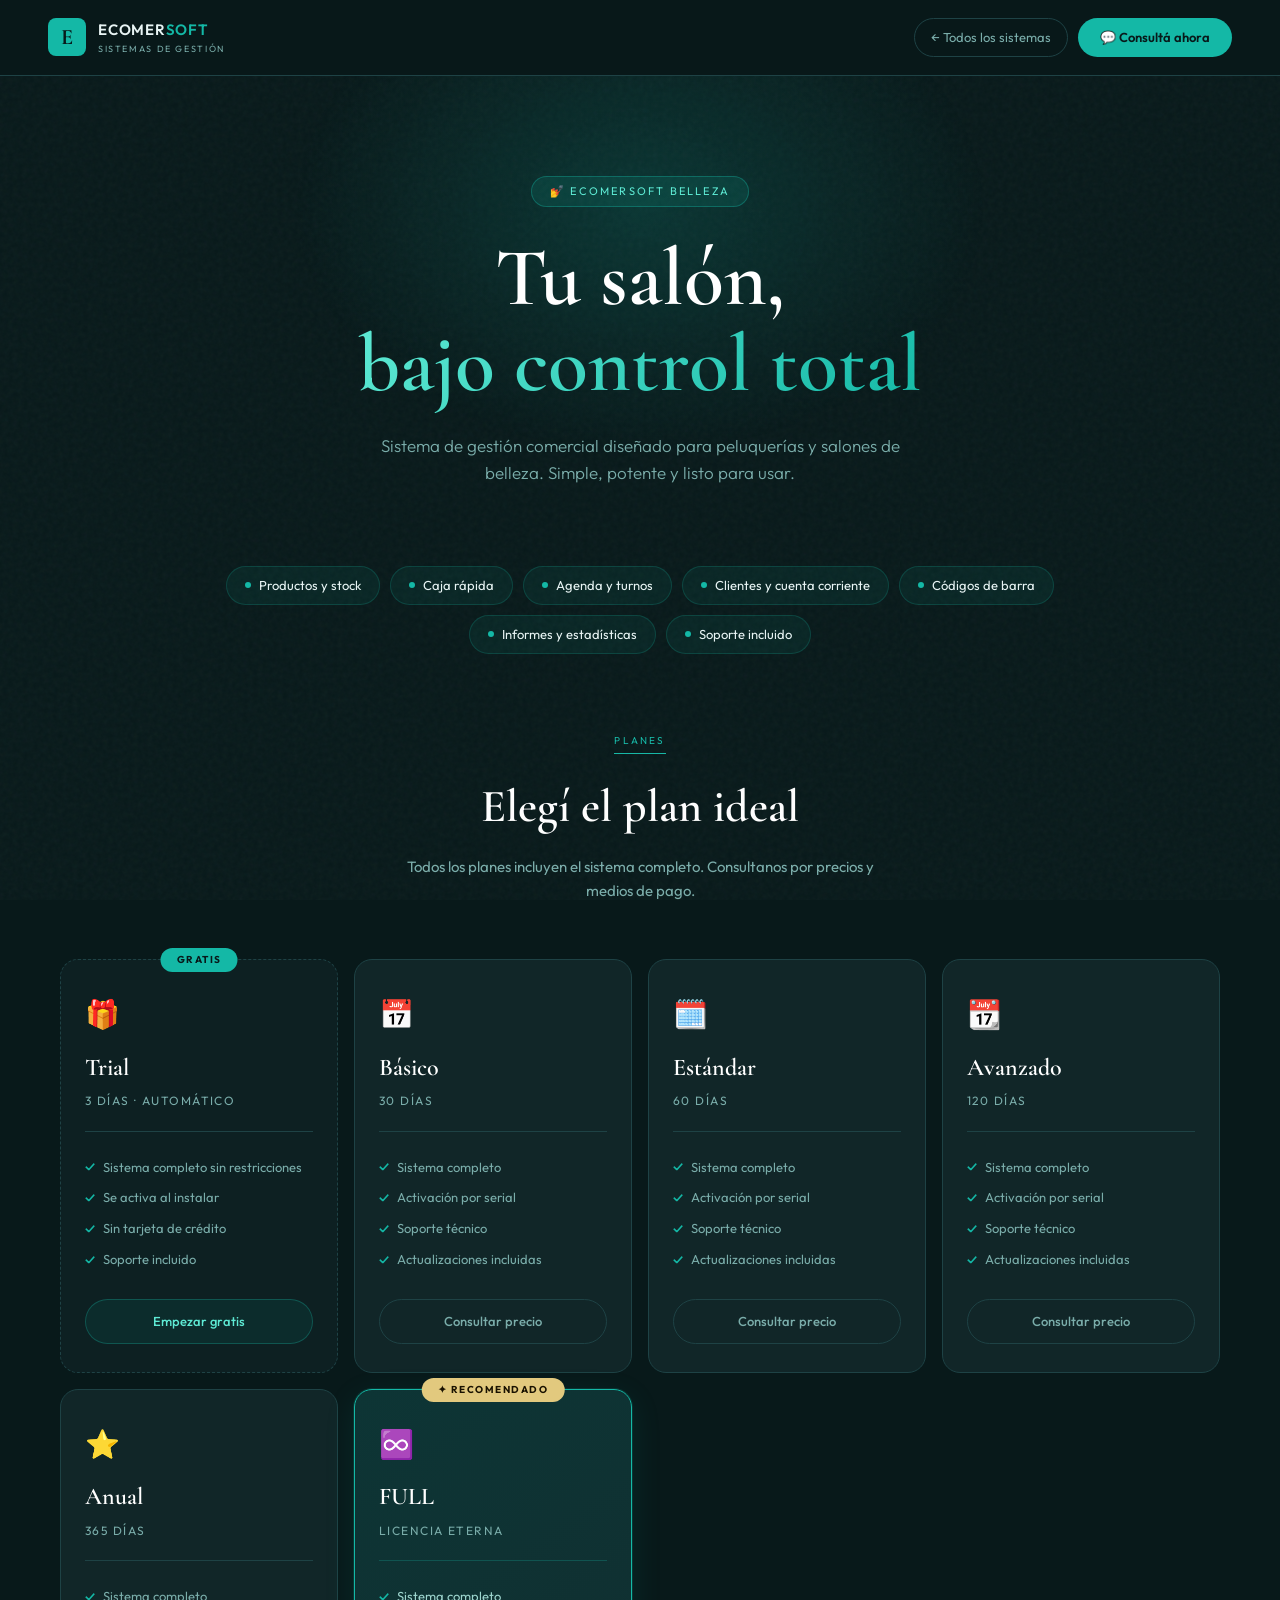
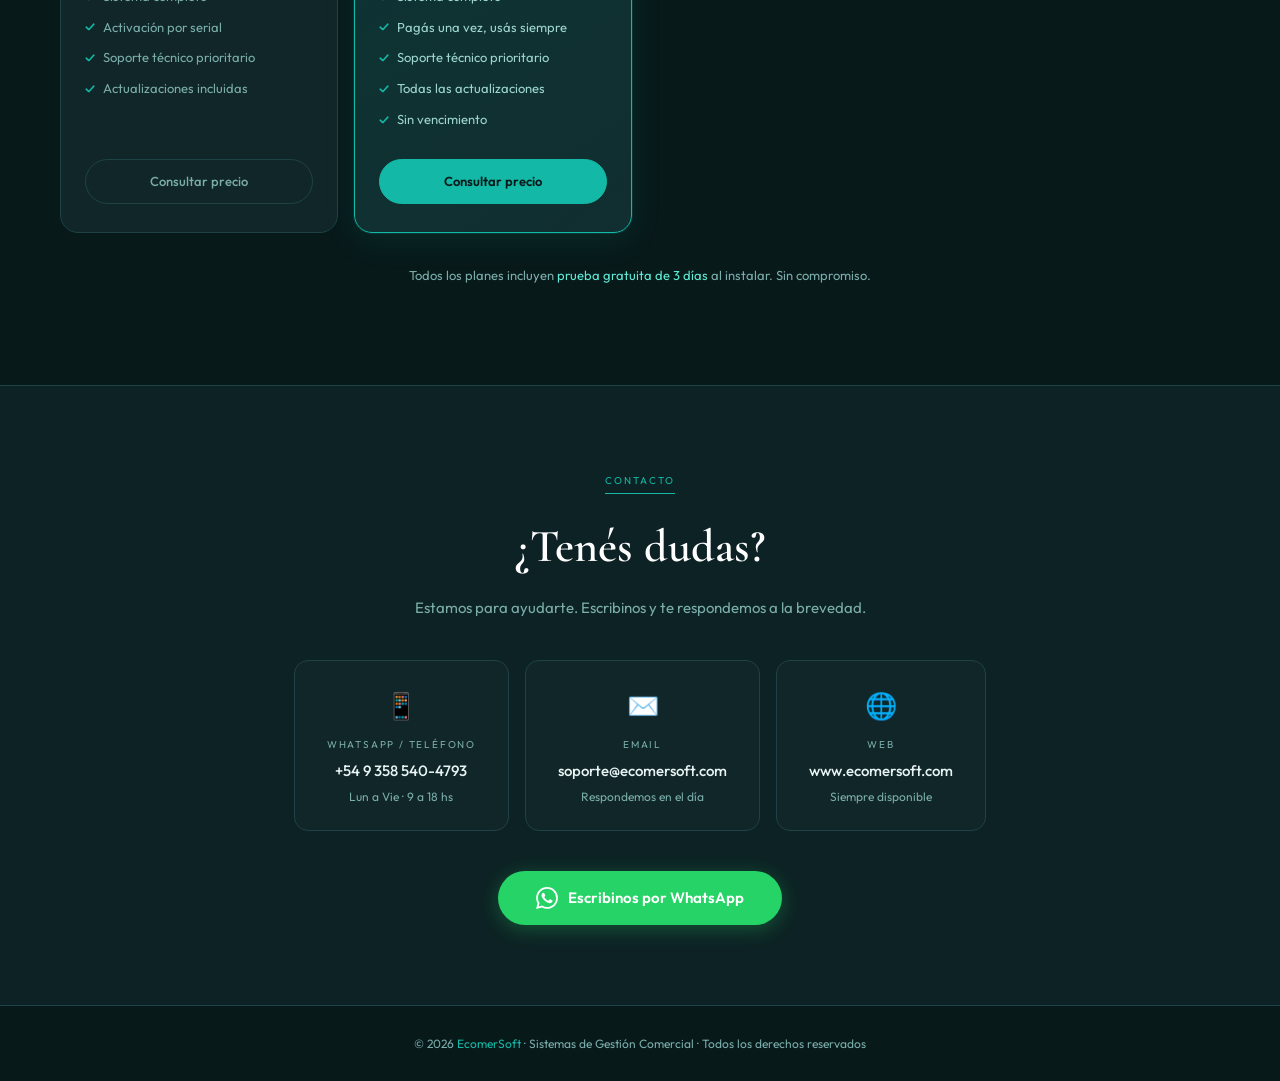
==== belleza.html @ c856680e "Add files via upload" ====
<!DOCTYPE html>
<html lang="es">
<head>
  <meta charset="UTF-8" />
  <meta name="viewport" content="width=device-width, initial-scale=1.0" />
  <title>EcomerSoft Belleza · Sistema para Salones</title>
  <link href="https://fonts.googleapis.com/css2?family=Cormorant+Garamond:wght@400;600;700&family=Outfit:wght@300;400;500;600&display=swap" rel="stylesheet" />
  <link rel="stylesheet" href="style.css" />
</head>
<body>

  <nav>
    <a href="index.html" class="nav-logo">
      <div class="logo-box">E</div>
      <div class="logo-text">
        <div class="top">ECOMER<span>SOFT</span></div>
        <div class="sub">Sistemas de gestión</div>
      </div>
    </a>
    <div class="nav-right">
      <a href="index.html" class="nav-back">← Todos los sistemas</a>
      <a href="https://wa.me/5493585404793" target="_blank" class="cta-nav">💬 Consultá ahora</a>
    </div>
  </nav>

  <section class="hero">
    <div class="hero-glow"></div>
    <div class="hero-badge">💅 EcomerSoft Belleza</div>
    <h1>Tu salón,<br><em>bajo control total</em></h1>
    <p>Sistema de gestión comercial diseñado para peluquerías y salones de belleza. Simple, potente y listo para usar.</p>
  </section>

  <div class="features-strip">
    <div class="feat-pill"><span class="dot"></span> Productos y stock</div>
    <div class="feat-pill"><span class="dot"></span> Caja rápida</div>
    <div class="feat-pill"><span class="dot"></span> Agenda y turnos</div>
    <div class="feat-pill"><span class="dot"></span> Clientes y cuenta corriente</div>
    <div class="feat-pill"><span class="dot"></span> Códigos de barra</div>
    <div class="feat-pill"><span class="dot"></span> Informes y estadísticas</div>
    <div class="feat-pill"><span class="dot"></span> Soporte incluido</div>
  </div>

  <section class="plans-section">
    <div class="section-label"><span>Planes</span></div>
    <h2 class="section-title">Elegí el plan ideal</h2>
    <p class="section-sub">Todos los planes incluyen el sistema completo. Consultanos por precios y medios de pago.</p>

    <div class="plans-grid">

      <div class="plan-card trial">
        <div class="plan-badge free">Gratis</div>
        <div class="plan-icon">🎁</div>
        <div class="plan-name">Trial</div>
        <div class="plan-duration">3 días · Automático</div>
        <div class="plan-divider"></div>
        <ul class="plan-features">
          <li>Sistema completo sin restricciones</li>
          <li>Se activa al instalar</li>
          <li>Sin tarjeta de crédito</li>
          <li>Soporte incluido</li>
        </ul>
        <a href="https://wa.me/5493585404793?text=Hola!%20Quiero%20probar%20EcomerSoft%20Belleza" target="_blank" class="plan-cta">Empezar gratis</a>
      </div>

      <div class="plan-card">
        <div class="plan-icon">📅</div>
        <div class="plan-name">Básico</div>
        <div class="plan-duration">30 días</div>
        <div class="plan-divider"></div>
        <ul class="plan-features">
          <li>Sistema completo</li>
          <li>Activación por serial</li>
          <li>Soporte técnico</li>
          <li>Actualizaciones incluidas</li>
        </ul>
        <a href="https://wa.me/5493585404793?text=Hola!%20Me%20interesa%20EcomerSoft%20Belleza%20plan%2030%20d%C3%ADas" target="_blank" class="plan-cta">Consultar precio</a>
      </div>

      <div class="plan-card">
        <div class="plan-icon">🗓️</div>
        <div class="plan-name">Estándar</div>
        <div class="plan-duration">60 días</div>
        <div class="plan-divider"></div>
        <ul class="plan-features">
          <li>Sistema completo</li>
          <li>Activación por serial</li>
          <li>Soporte técnico</li>
          <li>Actualizaciones incluidas</li>
        </ul>
        <a href="https://wa.me/5493585404793?text=Hola!%20Me%20interesa%20EcomerSoft%20Belleza%20plan%2060%20d%C3%ADas" target="_blank" class="plan-cta">Consultar precio</a>
      </div>

      <div class="plan-card">
        <div class="plan-icon">📆</div>
        <div class="plan-name">Avanzado</div>
        <div class="plan-duration">120 días</div>
        <div class="plan-divider"></div>
        <ul class="plan-features">
          <li>Sistema completo</li>
          <li>Activación por serial</li>
          <li>Soporte técnico</li>
          <li>Actualizaciones incluidas</li>
        </ul>
        <a href="https://wa.me/5493585404793?text=Hola!%20Me%20interesa%20EcomerSoft%20Belleza%20plan%20120%20d%C3%ADas" target="_blank" class="plan-cta">Consultar precio</a>
      </div>

      <div class="plan-card">
        <div class="plan-icon">⭐</div>
        <div class="plan-name">Anual</div>
        <div class="plan-duration">365 días</div>
        <div class="plan-divider"></div>
        <ul class="plan-features">
          <li>Sistema completo</li>
          <li>Activación por serial</li>
          <li>Soporte técnico prioritario</li>
          <li>Actualizaciones incluidas</li>
        </ul>
        <a href="https://wa.me/5493585404793?text=Hola!%20Me%20interesa%20EcomerSoft%20Belleza%20plan%20Anual" target="_blank" class="plan-cta">Consultar precio</a>
      </div>

      <div class="plan-card full">
        <div class="plan-badge">✦ Recomendado</div>
        <div class="plan-icon">♾️</div>
        <div class="plan-name">FULL</div>
        <div class="plan-duration">Licencia eterna</div>
        <div class="plan-divider"></div>
        <ul class="plan-features">
          <li>Sistema completo</li>
          <li>Pagás una vez, usás siempre</li>
          <li>Soporte técnico prioritario</li>
          <li>Todas las actualizaciones</li>
          <li>Sin vencimiento</li>
        </ul>
        <a href="https://wa.me/5493585404793?text=Hola!%20Me%20interesa%20la%20licencia%20FULL%20de%20EcomerSoft%20Belleza" target="_blank" class="plan-cta">Consultar precio</a>
      </div>

    </div>
    <p class="plans-note">Todos los planes incluyen <span>prueba gratuita de 3 días</span> al instalar. Sin compromiso.</p>
  </section>

  <section class="contact-section">
    <div class="section-label"><span>Contacto</span></div>
    <h2 class="section-title">¿Tenés dudas?</h2>
    <p class="section-sub" style="margin-bottom:40px;">Estamos para ayudarte. Escribinos y te respondemos a la brevedad.</p>
    <div class="contact-cards">
      <div class="contact-card">
        <div class="icon">📱</div>
        <div class="label">WhatsApp / Teléfono</div>
        <div class="value">+54 9 358 540-4793</div>
        <div class="hours">Lun a Vie · 9 a 18 hs</div>
      </div>
      <div class="contact-card">
        <div class="icon">✉️</div>
        <div class="label">Email</div>
        <div class="value">soporte@ecomersoft.com</div>
        <div class="hours">Respondemos en el día</div>
      </div>
      <div class="contact-card">
        <div class="icon">🌐</div>
        <div class="label">Web</div>
        <div class="value">www.ecomersoft.com</div>
        <div class="hours">Siempre disponible</div>
      </div>
    </div>
    <a href="https://wa.me/5493585404793?text=Hola!%20Quiero%20saber%20m%C3%A1s%20sobre%20EcomerSoft%20Belleza" target="_blank" class="btn-wa">
      <svg viewBox="0 0 24 24"><path d="M17.472 14.382c-.297-.149-1.758-.867-2.03-.967-.273-.099-.471-.148-.67.15-.197.297-.767.966-.94 1.164-.173.199-.347.223-.644.075-.297-.15-1.255-.463-2.39-1.475-.883-.788-1.48-1.761-1.653-2.059-.173-.297-.018-.458.13-.606.134-.133.298-.347.446-.52.149-.174.198-.298.298-.497.099-.198.05-.371-.025-.52-.075-.149-.669-1.612-.916-2.207-.242-.579-.487-.5-.669-.51-.173-.008-.371-.01-.57-.01-.198 0-.52.074-.792.372-.272.297-1.04 1.016-1.04 2.479 0 1.462 1.065 2.875 1.213 3.074.149.198 2.096 3.2 5.077 4.487.709.306 1.262.489 1.694.625.712.227 1.36.195 1.871.118.571-.085 1.758-.719 2.006-1.413.248-.694.248-1.289.173-1.413-.074-.124-.272-.198-.57-.347m-5.421 7.403h-.004a9.87 9.87 0 01-5.031-1.378l-.361-.214-3.741.982.998-3.648-.235-.374a9.86 9.86 0 01-1.51-5.26c.001-5.45 4.436-9.884 9.888-9.884 2.64 0 5.122 1.03 6.988 2.898a9.825 9.825 0 012.893 6.994c-.003 5.45-4.437 9.884-9.885 9.884m8.413-18.297A11.815 11.815 0 0012.05 0C5.495 0 .16 5.335.157 11.892c0 2.096.547 4.142 1.588 5.945L.057 24l6.305-1.654a11.882 11.882 0 005.683 1.448h.005c6.554 0 11.89-5.335 11.893-11.893a11.821 11.821 0 00-3.48-8.413z"/></svg>
      Escribinos por WhatsApp
    </a>
  </section>

  <footer>
    © 2026 <span>EcomerSoft</span> · Sistemas de Gestión Comercial · Todos los derechos reservados
  </footer>

</body>
</html>
---- style.css ----
:root {
  --bg:         #08191a;
  --bg2:        #0d2224;
  --card:       #112628;
  --border:     #1e4245;
  --primary:    #14B8A6;
  --primary-lt: #5EEAD4;
  --primary-dk: #0d8a7a;
  --gold:       #e2c97e;
  --text:       #e8f4f4;
  --muted:      #7aadaa;
  --white:      #ffffff;
}

*, *::before, *::after { box-sizing: border-box; margin: 0; padding: 0; }
html { scroll-behavior: smooth; }

body {
  background: var(--bg);
  color: var(--text);
  font-family: 'Outfit', sans-serif;
  font-weight: 400;
  line-height: 1.6;
  overflow-x: hidden;
}

body::before {
  content: '';
  position: fixed; inset: 0;
  background-image: url("data:image/svg+xml,%3Csvg viewBox='0 0 200 200' xmlns='http://www.w3.org/2000/svg'%3E%3Cfilter id='n'%3E%3CfeTurbulence type='fractalNoise' baseFrequency='0.9' numOctaves='4' stitchTiles='stitch'/%3E%3C/filter%3E%3Crect width='100%25' height='100%25' filter='url(%23n)' opacity='0.04'/%3E%3C/svg%3E");
  pointer-events: none;
  z-index: 0;
}

/* ── NAV ── */
nav {
  position: sticky; top: 0; z-index: 100;
  display: flex; align-items: center; justify-content: space-between;
  padding: 18px 48px;
  background: rgba(8,25,26,.88);
  backdrop-filter: blur(14px);
  border-bottom: 1px solid var(--border);
}

.nav-logo {
  display: flex; align-items: center; gap: 12px;
  text-decoration: none;
}
.logo-box {
  width: 38px; height: 38px;
  background: var(--primary); border-radius: 8px;
  display: flex; align-items: center; justify-content: center;
  font-family: 'Cormorant Garamond', serif;
  font-weight: 700; font-size: 22px; color: var(--bg);
}
.logo-text .top {
  font-family: 'Outfit', sans-serif;
  font-weight: 600; font-size: 15px;
  letter-spacing: .05em; color: var(--text);
}
.logo-text .top span { color: var(--primary); }
.logo-text .sub {
  font-size: 9px; letter-spacing: .18em;
  text-transform: uppercase; color: var(--muted);
}

.nav-right {
  display: flex; align-items: center; gap: 10px;
}
.nav-back {
  color: var(--muted); font-size: 13px;
  text-decoration: none; padding: 8px 16px;
  border: 1px solid var(--border); border-radius: 50px;
  transition: color .2s, border-color .2s;
}
.nav-back:hover { color: var(--primary-lt); border-color: var(--primary); }

.cta-nav {
  display: flex; align-items: center; gap: 8px;
  background: var(--primary); color: var(--bg);
  padding: 9px 22px; border-radius: 50px;
  font-weight: 600; font-size: 13px;
  text-decoration: none;
  transition: background .2s, transform .15s;
}
.cta-nav:hover { background: var(--primary-lt); transform: translateY(-1px); }

/* ── HERO ── */
.hero {
  position: relative; text-align: center;
  padding: 100px 24px 80px; overflow: hidden;
}
.hero-glow {
  position: absolute; top: -120px; left: 50%; transform: translateX(-50%);
  width: 700px; height: 500px;
  background: radial-gradient(ellipse, rgba(20,184,166,.18) 0%, transparent 70%);
  pointer-events: none;
}
.hero-badge {
  display: inline-block;
  background: rgba(20,184,166,.12);
  border: 1px solid rgba(20,184,166,.35);
  color: var(--primary-lt);
  font-size: 11px; letter-spacing: .2em; text-transform: uppercase;
  padding: 6px 18px; border-radius: 50px;
  margin-bottom: 28px;
  animation: fadeUp .7s ease both;
}
.hero h1 {
  font-family: 'Cormorant Garamond', serif;
  font-size: clamp(42px, 7vw, 82px);
  font-weight: 600; line-height: 1.05;
  color: var(--white);
  animation: fadeUp .7s .1s ease both;
}
.hero h1 em {
  font-style: normal;
  background: linear-gradient(135deg, var(--primary-lt), var(--primary));
  -webkit-background-clip: text;
  -webkit-text-fill-color: transparent;
  background-clip: text;
}
.hero p {
  max-width: 520px; margin: 24px auto 0;
  font-size: 17px; color: var(--muted); font-weight: 300;
  animation: fadeUp .7s .2s ease both;
}

/* ── SECTION COMMON ── */
.section-label { text-align: center; padding: 0 24px; margin-bottom: 16px; }
.section-label span {
  display: inline-block; font-size: 10px;
  letter-spacing: .22em; text-transform: uppercase;
  color: var(--primary); border-bottom: 1px solid var(--primary); padding-bottom: 4px;
}
.section-title {
  text-align: center;
  font-family: 'Cormorant Garamond', serif;
  font-size: clamp(30px, 4vw, 46px);
  font-weight: 600; color: var(--white); margin-bottom: 12px;
}
.section-sub {
  text-align: center; color: var(--muted);
  font-size: 15px; max-width: 480px;
  margin: 0 auto 56px;
}

/* ── FEATURES STRIP ── */
.features-strip {
  display: flex; flex-wrap: wrap;
  justify-content: center; gap: 10px;
  padding: 0 24px 72px;
  max-width: 900px; margin: 0 auto;
  animation: fadeUp .7s .3s ease both;
}
.feat-pill {
  display: flex; align-items: center; gap: 8px;
  background: rgba(20,184,166,.08);
  border: 1px solid rgba(20,184,166,.2);
  color: var(--text); padding: 8px 18px;
  border-radius: 50px; font-size: 13px;
}
.feat-pill .dot {
  width: 6px; height: 6px;
  border-radius: 50%; background: var(--primary); flex-shrink: 0;
}

/* ── PLANS ── */
.plans-section { padding: 0 24px 100px; }
.plans-grid {
  display: grid;
  grid-template-columns: repeat(auto-fit, minmax(220px, 1fr));
  gap: 16px; max-width: 1160px; margin: 0 auto;
}
.plan-card {
  position: relative;
  background: var(--card); border: 1px solid var(--border);
  border-radius: 18px; padding: 32px 24px 28px;
  display: flex; flex-direction: column;
  transition: transform .25s, border-color .25s, box-shadow .25s;
  animation: fadeUp .6s ease both;
}
.plan-card:hover {
  transform: translateY(-5px);
  border-color: var(--primary);
  box-shadow: 0 12px 40px rgba(20,184,166,.12);
}
.plan-card.trial { border-style: dashed; border-color: #1e4245; background: rgba(17,38,40,.6); }
.plan-card.trial:hover { border-color: var(--primary); border-style: solid; }
.plan-card.full {
  background: linear-gradient(145deg, #0d3535, #112e30);
  border: 1px solid var(--primary);
  box-shadow: 0 0 0 1px rgba(20,184,166,.15), 0 8px 32px rgba(20,184,166,.1);
}
.plan-card.full:hover {
  transform: translateY(-6px);
  box-shadow: 0 0 0 1px rgba(94,234,212,.4), 0 16px 48px rgba(20,184,166,.2);
}
.plan-badge {
  position: absolute; top: -12px; left: 50%; transform: translateX(-50%);
  background: var(--gold); color: #1a1200;
  font-size: 10px; font-weight: 700; letter-spacing: .15em; text-transform: uppercase;
  padding: 4px 16px; border-radius: 50px; white-space: nowrap;
}
.plan-badge.free { background: var(--primary); color: var(--bg); }
.plan-icon { font-size: 28px; margin-bottom: 12px; }
.plan-name {
  font-family: 'Cormorant Garamond', serif;
  font-size: 24px; font-weight: 600; color: var(--white); margin-bottom: 4px;
}
.plan-duration {
  font-size: 12px; letter-spacing: .12em;
  text-transform: uppercase; color: var(--muted); margin-bottom: 20px;
}
.plan-divider { height: 1px; background: var(--border); margin-bottom: 20px; }
.plan-card.full .plan-divider { background: rgba(20,184,166,.25); }
.plan-features { list-style: none; flex: 1; margin-bottom: 24px; }
.plan-features li {
  font-size: 13px; color: var(--muted);
  padding: 5px 0; display: flex; align-items: center; gap: 8px;
}
.plan-features li::before { content: '✓'; color: var(--primary); font-weight: 700; font-size: 12px; flex-shrink: 0; }
.plan-card.full .plan-features li { color: #9dd5ce; }
.plan-cta {
  display: block; text-align: center;
  background: transparent; border: 1px solid var(--border);
  color: var(--muted); padding: 11px 20px; border-radius: 50px;
  font-size: 13px; font-weight: 500; text-decoration: none;
  transition: all .2s;
}
.plan-cta:hover { background: rgba(20,184,166,.1); border-color: var(--primary); color: var(--primary-lt); }
.plan-card.full .plan-cta { background: var(--primary); border-color: var(--primary); color: var(--bg); font-weight: 600; }
.plan-card.full .plan-cta:hover { background: var(--primary-lt); border-color: var(--primary-lt); }
.plan-card.trial .plan-cta { background: rgba(20,184,166,.08); border-color: rgba(20,184,166,.3); color: var(--primary-lt); }
.plan-card.trial .plan-cta:hover { background: rgba(20,184,166,.18); border-color: var(--primary); }
.plans-note { text-align: center; margin-top: 32px; font-size: 13px; color: var(--muted); }
.plans-note span { color: var(--primary-lt); }
.plan-card:nth-child(1) { animation-delay: .05s; }
.plan-card:nth-child(2) { animation-delay: .12s; }
.plan-card:nth-child(3) { animation-delay: .19s; }
.plan-card:nth-child(4) { animation-delay: .26s; }
.plan-card:nth-child(5) { animation-delay: .33s; }
.plan-card:nth-child(6) { animation-delay: .40s; }

/* ── CONTACT ── */
.contact-section {
  background: var(--bg2); border-top: 1px solid var(--border);
  padding: 80px 24px; text-align: center;
}
.contact-cards {
  display: flex; flex-wrap: wrap;
  justify-content: center; gap: 16px;
  max-width: 700px; margin: 0 auto 40px;
}
.contact-card {
  background: var(--card); border: 1px solid var(--border);
  border-radius: 14px; padding: 24px 32px; min-width: 200px;
  transition: border-color .2s;
}
.contact-card:hover { border-color: var(--primary); }
.contact-card .icon { font-size: 26px; margin-bottom: 10px; }
.contact-card .label { font-size: 10px; letter-spacing: .18em; text-transform: uppercase; color: var(--muted); margin-bottom: 6px; }
.contact-card .value { font-size: 15px; font-weight: 500; color: var(--text); }
.contact-card .hours { font-size: 12px; color: var(--muted); margin-top: 4px; }
.btn-wa {
  display: inline-flex; align-items: center; gap: 10px;
  background: #25D366; color: #fff;
  font-weight: 600; font-size: 15px;
  padding: 15px 38px; border-radius: 50px;
  text-decoration: none;
  box-shadow: 0 4px 20px rgba(37,211,102,.3);
  transition: transform .2s, box-shadow .2s;
}
.btn-wa:hover { transform: translateY(-2px); box-shadow: 0 8px 28px rgba(37,211,102,.4); }
.btn-wa svg { width: 22px; height: 22px; fill: currentColor; }

/* ── FOOTER ── */
footer {
  text-align: center; padding: 28px 24px;
  border-top: 1px solid var(--border);
  font-size: 12px; color: var(--muted);
}
footer span { color: var(--primary); }

/* ── SYSTEM CARDS (index) ── */
.systems-section { padding: 0 24px 100px; }
.systems-grid {
  display: grid;
  grid-template-columns: repeat(auto-fit, minmax(280px, 1fr));
  gap: 24px; max-width: 960px; margin: 0 auto;
}
.sys-card {
  background: var(--card); border: 1px solid var(--border);
  border-radius: 20px; padding: 40px 32px;
  text-decoration: none; color: inherit;
  display: flex; flex-direction: column;
  transition: transform .25s, border-color .25s, box-shadow .25s;
  animation: fadeUp .6s ease both;
}
.sys-card:hover {
  transform: translateY(-6px);
  border-color: var(--primary);
  box-shadow: 0 16px 48px rgba(20,184,166,.13);
}
.sys-card.coming {
  opacity: .55; cursor: default;
  border-style: dashed;
}
.sys-card.coming:hover { transform: none; border-color: var(--border); box-shadow: none; }
.sys-icon { font-size: 40px; margin-bottom: 18px; }
.sys-tag {
  font-size: 10px; letter-spacing: .2em; text-transform: uppercase;
  color: var(--primary); margin-bottom: 8px;
}
.sys-name {
  font-family: 'Cormorant Garamond', serif;
  font-size: 32px; font-weight: 600; color: var(--white); margin-bottom: 12px;
}
.sys-desc { font-size: 14px; color: var(--muted); flex: 1; margin-bottom: 28px; }
.sys-features { list-style: none; margin-bottom: 28px; }
.sys-features li {
  font-size: 13px; color: var(--muted);
  padding: 4px 0; display: flex; align-items: center; gap: 8px;
}
.sys-features li::before { content: '→'; color: var(--primary); font-size: 12px; }
.sys-link {
  display: flex; align-items: center; justify-content: space-between;
  color: var(--primary-lt); font-size: 13px; font-weight: 500;
}
.sys-link span { font-size: 18px; transition: transform .2s; }
.sys-card:not(.coming):hover .sys-link span { transform: translateX(4px); }
.sys-card:nth-child(1) { animation-delay: .08s; }
.sys-card:nth-child(2) { animation-delay: .18s; }
.sys-card:nth-child(3) { animation-delay: .28s; }

/* ── ANIMATIONS ── */
@keyframes fadeUp {
  from { opacity: 0; transform: translateY(22px); }
  to   { opacity: 1; transform: translateY(0); }
}

/* ── RESPONSIVE ── */
@media (max-width: 640px) {
  nav { padding: 14px 20px; }
  .hero { padding: 72px 20px 60px; }
  .plans-grid { grid-template-columns: 1fr 1fr; }
  .systems-grid { grid-template-columns: 1fr; }
}
@media (max-width: 440px) {
  .plans-grid { grid-template-columns: 1fr; }
}
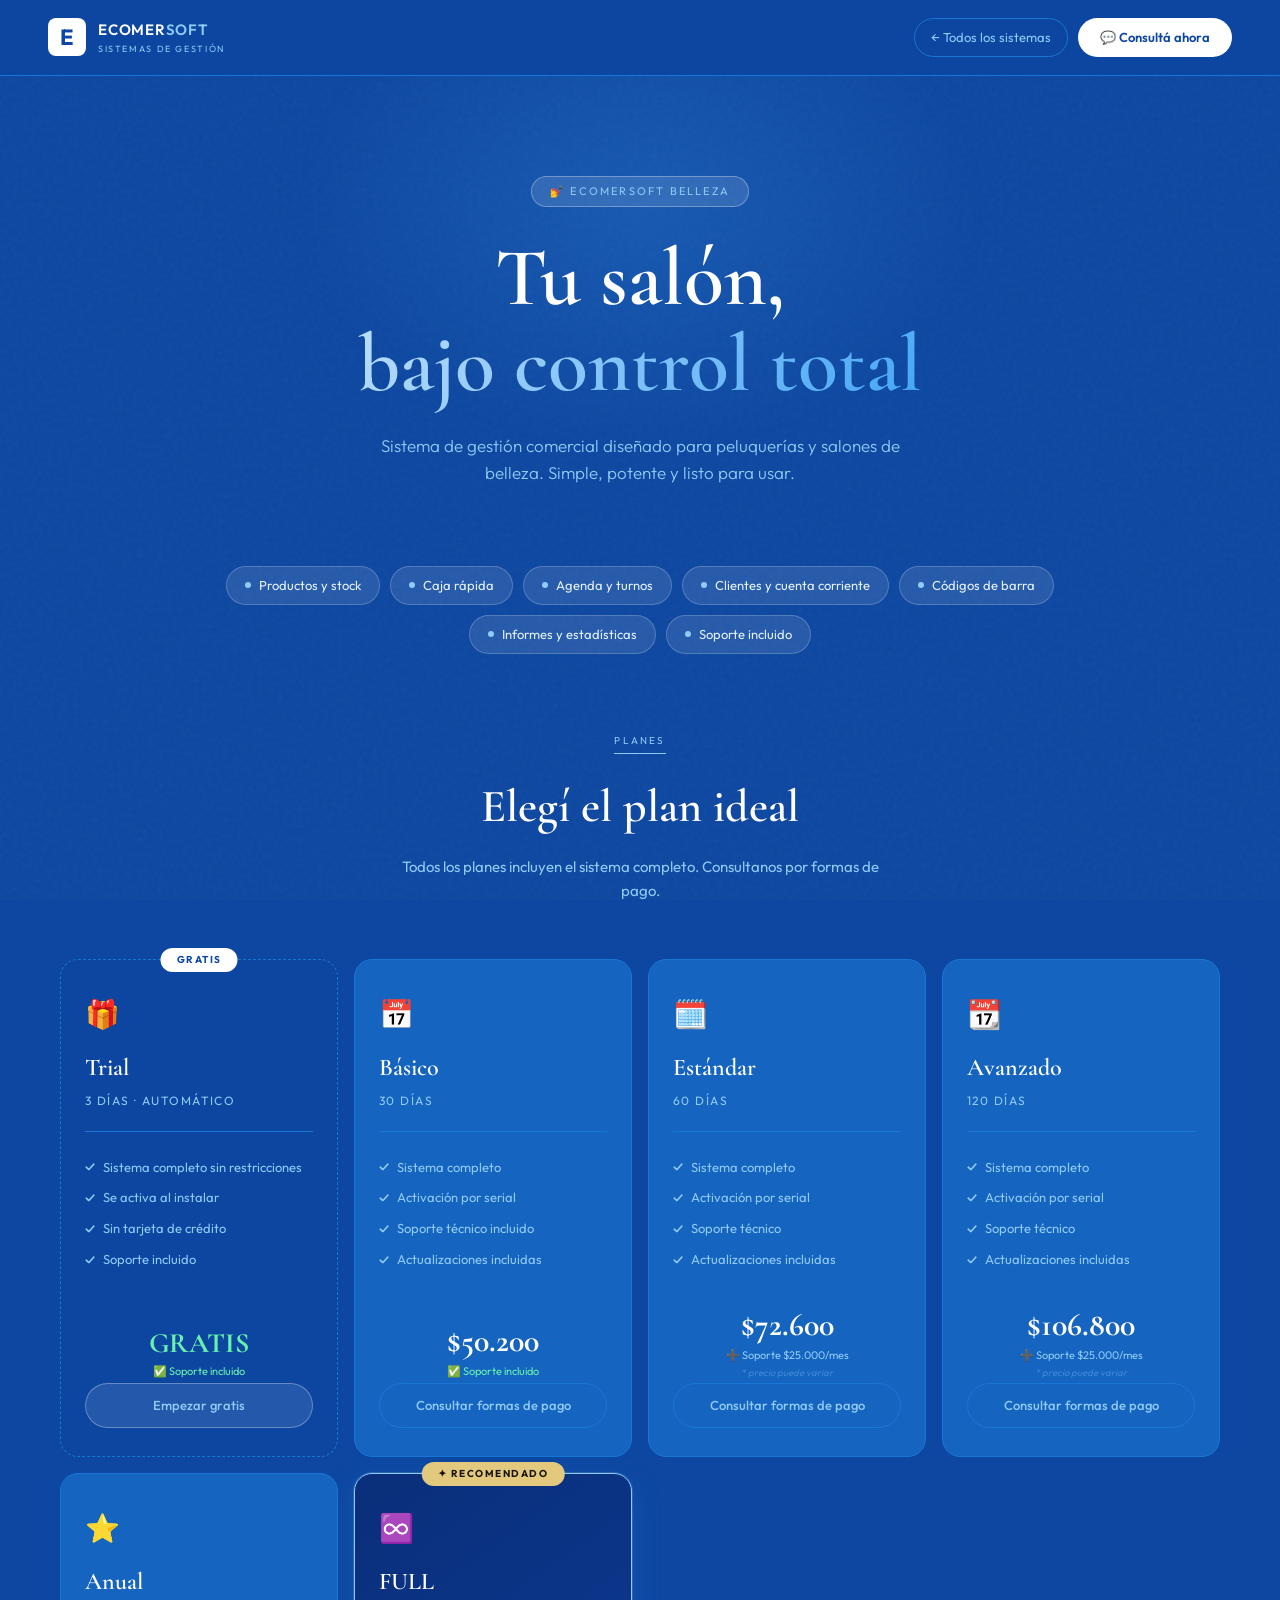
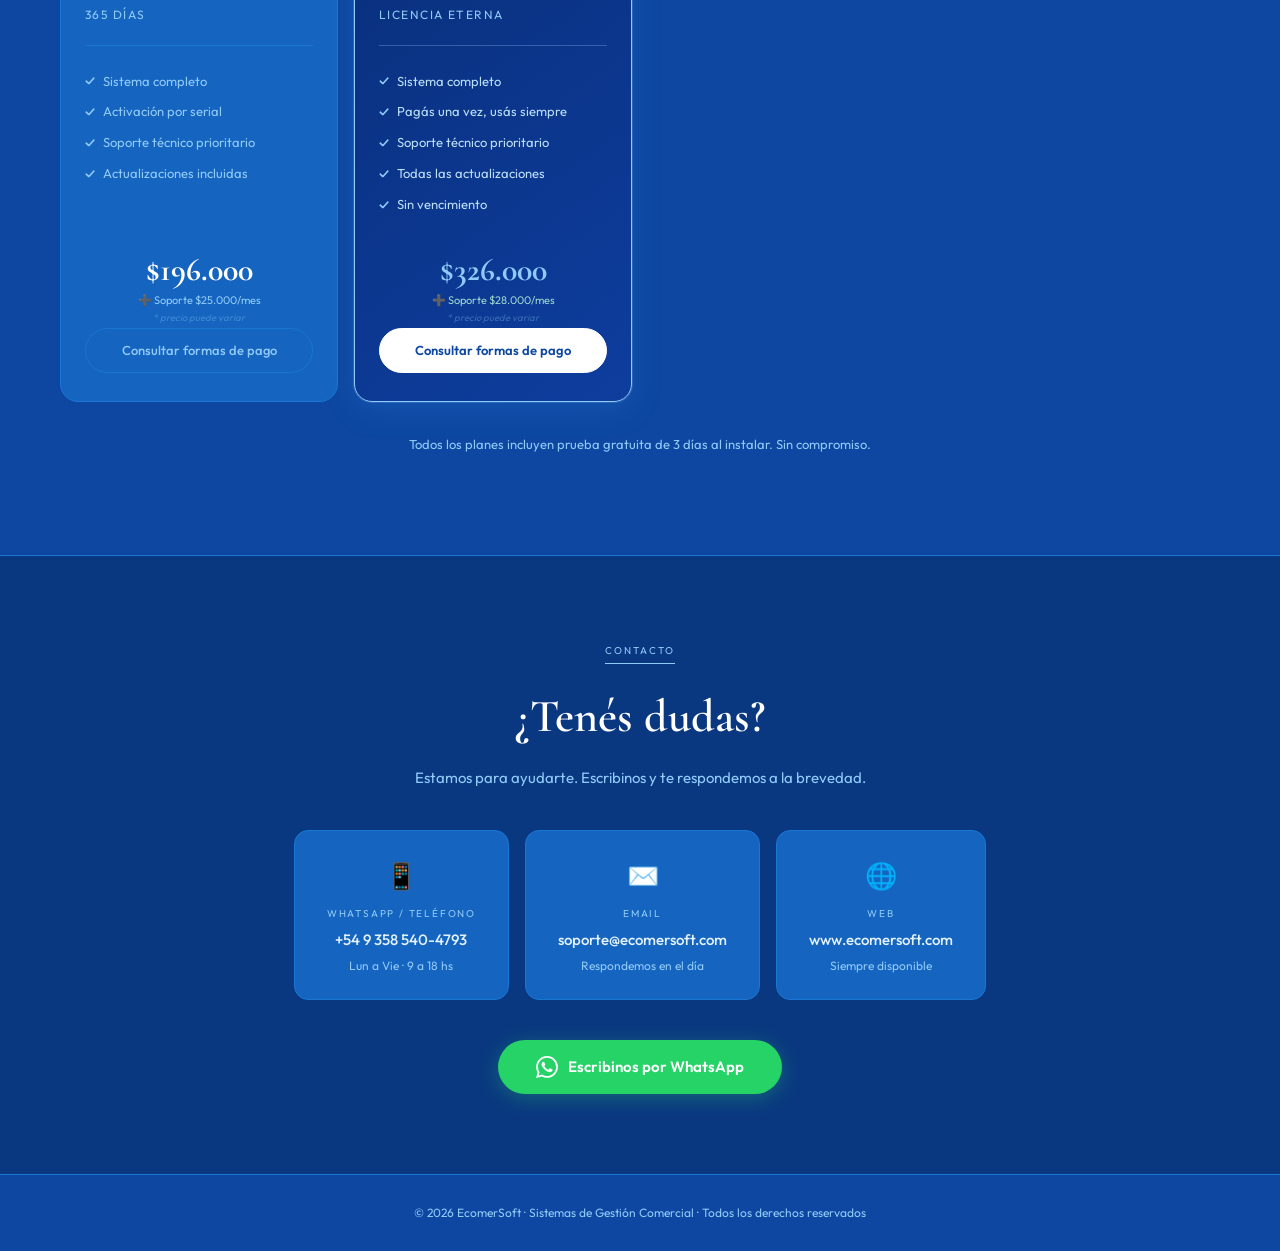
==== commit caaeeefe: "Update belleza.html" ====
--- a/belleza.html
+++ b/belleza.html
@@ -1,3 +1,4 @@
+
 <!DOCTYPE html>
 <html lang="es">
 <head>
@@ -6,6 +7,43 @@
   <title>EcomerSoft Belleza · Sistema para Salones</title>
   <link href="https://fonts.googleapis.com/css2?family=Cormorant+Garamond:wght@400;600;700&family=Outfit:wght@300;400;500;600&display=swap" rel="stylesheet" />
   <link rel="stylesheet" href="style.css" />
+  <style>
+    .plan-price {
+      text-align: center;
+      margin: 10px 0 6px;
+    }
+    .plan-price .amount {
+      font-family: 'Cormorant Garamond', serif;
+      font-size: 32px;
+      font-weight: 700;
+      color: var(--white);
+      line-height: 1;
+      display: block;
+    }
+    .plan-card.trial .plan-price .amount {
+      color: #69F0AE;
+      font-size: 28px;
+    }
+    .plan-card.full .plan-price .amount {
+      color: var(--primary-lt);
+    }
+    .plan-support {
+      font-size: 11px;
+      color: var(--muted);
+      text-align: center;
+      margin-bottom: 4px;
+      line-height: 1.5;
+    }
+    .plan-support .inc { color: #69F0AE; }
+    .plan-support .note {
+      font-size: 9.5px;
+      color: rgba(144,202,249,.35);
+      font-style: italic;
+      display: block;
+      margin-top: 2px;
+    }
+    .plan-card.full .plan-support { color: #9dd5ce; }
+  </style>
 </head>
 <body>
 
@@ -43,10 +81,11 @@
   <section class="plans-section">
     <div class="section-label"><span>Planes</span></div>
     <h2 class="section-title">Elegí el plan ideal</h2>
-    <p class="section-sub">Todos los planes incluyen el sistema completo. Consultanos por precios y medios de pago.</p>
+    <p class="section-sub">Todos los planes incluyen el sistema completo. Consultanos por formas de pago.</p>
 
     <div class="plans-grid">
 
+      <!-- TRIAL -->
       <div class="plan-card trial">
         <div class="plan-badge free">Gratis</div>
         <div class="plan-icon">🎁</div>
@@ -59,9 +98,12 @@
           <li>Sin tarjeta de crédito</li>
           <li>Soporte incluido</li>
         </ul>
+        <div class="plan-price"><span class="amount">GRATIS</span></div>
+        <div class="plan-support"><span class="inc">✅ Soporte incluido</span></div>
         <a href="https://wa.me/5493585404793?text=Hola!%20Quiero%20probar%20EcomerSoft%20Belleza" target="_blank" class="plan-cta">Empezar gratis</a>
       </div>
 
+      <!-- BÁSICO -->
       <div class="plan-card">
         <div class="plan-icon">📅</div>
         <div class="plan-name">Básico</div>
@@ -70,12 +112,15 @@
         <ul class="plan-features">
           <li>Sistema completo</li>
           <li>Activación por serial</li>
-          <li>Soporte técnico</li>
-          <li>Actualizaciones incluidas</li>
-        </ul>
-        <a href="https://wa.me/5493585404793?text=Hola!%20Me%20interesa%20EcomerSoft%20Belleza%20plan%2030%20d%C3%ADas" target="_blank" class="plan-cta">Consultar precio</a>
-      </div>
-
+          <li>Soporte técnico incluido</li>
+          <li>Actualizaciones incluidas</li>
+        </ul>
+        <div class="plan-price"><span class="amount">$50.200</span></div>
+        <div class="plan-support"><span class="inc">✅ Soporte incluido</span></div>
+        <a href="https://wa.me/5493585404793?text=Hola!%20Me%20interesa%20EcomerSoft%20Belleza%20plan%20B%C3%A1sico%2030%20d%C3%ADas" target="_blank" class="plan-cta">Consultar formas de pago</a>
+      </div>
+
+      <!-- ESTÁNDAR -->
       <div class="plan-card">
         <div class="plan-icon">🗓️</div>
         <div class="plan-name">Estándar</div>
@@ -87,9 +132,15 @@
           <li>Soporte técnico</li>
           <li>Actualizaciones incluidas</li>
         </ul>
-        <a href="https://wa.me/5493585404793?text=Hola!%20Me%20interesa%20EcomerSoft%20Belleza%20plan%2060%20d%C3%ADas" target="_blank" class="plan-cta">Consultar precio</a>
-      </div>
-
+        <div class="plan-price"><span class="amount">$72.600</span></div>
+        <div class="plan-support">
+          ➕ Soporte $25.000/mes
+          <span class="note">* precio puede variar</span>
+        </div>
+        <a href="https://wa.me/5493585404793?text=Hola!%20Me%20interesa%20EcomerSoft%20Belleza%20plan%20Est%C3%A1ndar%2060%20d%C3%ADas" target="_blank" class="plan-cta">Consultar formas de pago</a>
+      </div>
+
+      <!-- AVANZADO -->
       <div class="plan-card">
         <div class="plan-icon">📆</div>
         <div class="plan-name">Avanzado</div>
@@ -101,9 +152,15 @@
           <li>Soporte técnico</li>
           <li>Actualizaciones incluidas</li>
         </ul>
-        <a href="https://wa.me/5493585404793?text=Hola!%20Me%20interesa%20EcomerSoft%20Belleza%20plan%20120%20d%C3%ADas" target="_blank" class="plan-cta">Consultar precio</a>
-      </div>
-
+        <div class="plan-price"><span class="amount">$106.800</span></div>
+        <div class="plan-support">
+          ➕ Soporte $25.000/mes
+          <span class="note">* precio puede variar</span>
+        </div>
+        <a href="https://wa.me/5493585404793?text=Hola!%20Me%20interesa%20EcomerSoft%20Belleza%20plan%20Avanzado%20120%20d%C3%ADas" target="_blank" class="plan-cta">Consultar formas de pago</a>
+      </div>
+
+      <!-- ANUAL -->
       <div class="plan-card">
         <div class="plan-icon">⭐</div>
         <div class="plan-name">Anual</div>
@@ -115,9 +172,15 @@
           <li>Soporte técnico prioritario</li>
           <li>Actualizaciones incluidas</li>
         </ul>
-        <a href="https://wa.me/5493585404793?text=Hola!%20Me%20interesa%20EcomerSoft%20Belleza%20plan%20Anual" target="_blank" class="plan-cta">Consultar precio</a>
-      </div>
-
+        <div class="plan-price"><span class="amount">$196.000</span></div>
+        <div class="plan-support">
+          ➕ Soporte $25.000/mes
+          <span class="note">* precio puede variar</span>
+        </div>
+        <a href="https://wa.me/5493585404793?text=Hola!%20Me%20interesa%20EcomerSoft%20Belleza%20plan%20Anual" target="_blank" class="plan-cta">Consultar formas de pago</a>
+      </div>
+
+      <!-- FULL -->
       <div class="plan-card full">
         <div class="plan-badge">✦ Recomendado</div>
         <div class="plan-icon">♾️</div>
@@ -131,7 +194,12 @@
           <li>Todas las actualizaciones</li>
           <li>Sin vencimiento</li>
         </ul>
-        <a href="https://wa.me/5493585404793?text=Hola!%20Me%20interesa%20la%20licencia%20FULL%20de%20EcomerSoft%20Belleza" target="_blank" class="plan-cta">Consultar precio</a>
+        <div class="plan-price"><span class="amount">$326.000</span></div>
+        <div class="plan-support">
+          ➕ Soporte $28.000/mes
+          <span class="note">* precio puede variar</span>
+        </div>
+        <a href="https://wa.me/5493585404793?text=Hola!%20Me%20interesa%20la%20licencia%20FULL%20de%20EcomerSoft%20Belleza" target="_blank" class="plan-cta">Consultar formas de pago</a>
       </div>
 
     </div>
--- a/style.css
+++ b/style.css
@@ -1,14 +1,14 @@
 :root {
-  --bg:         #08191a;
-  --bg2:        #0d2224;
-  --card:       #112628;
-  --border:     #1e4245;
-  --primary:    #14B8A6;
-  --primary-lt: #5EEAD4;
-  --primary-dk: #0d8a7a;
+  --bg:         #0D47A1;
+  --bg2:        #0a3880;
+  --card:       #1565C0;
+  --border:     #1976D2;
+  --primary:    #42A5F5;
+  --primary-lt: #90CAF9;
+  --primary-dk: #0D47A1;
   --gold:       #e2c97e;
-  --text:       #e8f4f4;
-  --muted:      #7aadaa;
+  --text:       #E3F2FD;
+  --muted:      #90CAF9;
   --white:      #ffffff;
 }
 
@@ -37,7 +37,7 @@
   position: sticky; top: 0; z-index: 100;
   display: flex; align-items: center; justify-content: space-between;
   padding: 18px 48px;
-  background: rgba(8,25,26,.88);
+  background: rgba(13,71,161,.92);
   backdrop-filter: blur(14px);
   border-bottom: 1px solid var(--border);
 }
@@ -48,17 +48,17 @@
 }
 .logo-box {
   width: 38px; height: 38px;
-  background: var(--primary); border-radius: 8px;
+  background: var(--white); border-radius: 8px;
   display: flex; align-items: center; justify-content: center;
-  font-family: 'Cormorant Garamond', serif;
+  font-family: 'Outfit', sans-serif;
   font-weight: 700; font-size: 22px; color: var(--bg);
 }
 .logo-text .top {
   font-family: 'Outfit', sans-serif;
   font-weight: 600; font-size: 15px;
-  letter-spacing: .05em; color: var(--text);
-}
-.logo-text .top span { color: var(--primary); }
+  letter-spacing: .05em; color: var(--white);
+}
+.logo-text .top span { color: var(--primary-lt); }
 .logo-text .sub {
   font-size: 9px; letter-spacing: .18em;
   text-transform: uppercase; color: var(--muted);
@@ -73,17 +73,17 @@
   border: 1px solid var(--border); border-radius: 50px;
   transition: color .2s, border-color .2s;
 }
-.nav-back:hover { color: var(--primary-lt); border-color: var(--primary); }
+.nav-back:hover { color: var(--white); border-color: var(--primary-lt); }
 
 .cta-nav {
   display: flex; align-items: center; gap: 8px;
-  background: var(--primary); color: var(--bg);
+  background: var(--white); color: var(--bg);
   padding: 9px 22px; border-radius: 50px;
   font-weight: 600; font-size: 13px;
   text-decoration: none;
   transition: background .2s, transform .15s;
 }
-.cta-nav:hover { background: var(--primary-lt); transform: translateY(-1px); }
+.cta-nav:hover { background: var(--primary-lt); color: var(--bg); transform: translateY(-1px); }
 
 /* ── HERO ── */
 .hero {
@@ -93,13 +93,13 @@
 .hero-glow {
   position: absolute; top: -120px; left: 50%; transform: translateX(-50%);
   width: 700px; height: 500px;
-  background: radial-gradient(ellipse, rgba(20,184,166,.18) 0%, transparent 70%);
+  background: radial-gradient(ellipse, rgba(66,165,245,.2) 0%, transparent 70%);
   pointer-events: none;
 }
 .hero-badge {
   display: inline-block;
-  background: rgba(20,184,166,.12);
-  border: 1px solid rgba(20,184,166,.35);
+  background: rgba(255,255,255,.12);
+  border: 1px solid rgba(255,255,255,.3);
   color: var(--primary-lt);
   font-size: 11px; letter-spacing: .2em; text-transform: uppercase;
   padding: 6px 18px; border-radius: 50px;
@@ -115,7 +115,7 @@
 }
 .hero h1 em {
   font-style: normal;
-  background: linear-gradient(135deg, var(--primary-lt), var(--primary));
+  background: linear-gradient(135deg, #BBDEFB, #42A5F5);
   -webkit-background-clip: text;
   -webkit-text-fill-color: transparent;
   background-clip: text;
@@ -131,7 +131,7 @@
 .section-label span {
   display: inline-block; font-size: 10px;
   letter-spacing: .22em; text-transform: uppercase;
-  color: var(--primary); border-bottom: 1px solid var(--primary); padding-bottom: 4px;
+  color: var(--primary-lt); border-bottom: 1px solid var(--primary-lt); padding-bottom: 4px;
 }
 .section-title {
   text-align: center;
@@ -155,14 +155,14 @@
 }
 .feat-pill {
   display: flex; align-items: center; gap: 8px;
-  background: rgba(20,184,166,.08);
-  border: 1px solid rgba(20,184,166,.2);
+  background: rgba(255,255,255,.1);
+  border: 1px solid rgba(255,255,255,.2);
   color: var(--text); padding: 8px 18px;
   border-radius: 50px; font-size: 13px;
 }
 .feat-pill .dot {
   width: 6px; height: 6px;
-  border-radius: 50%; background: var(--primary); flex-shrink: 0;
+  border-radius: 50%; background: var(--primary-lt); flex-shrink: 0;
 }
 
 /* ── PLANS ── */
@@ -182,19 +182,19 @@
 }
 .plan-card:hover {
   transform: translateY(-5px);
-  border-color: var(--primary);
-  box-shadow: 0 12px 40px rgba(20,184,166,.12);
-}
-.plan-card.trial { border-style: dashed; border-color: #1e4245; background: rgba(17,38,40,.6); }
-.plan-card.trial:hover { border-color: var(--primary); border-style: solid; }
+  border-color: var(--primary-lt);
+  box-shadow: 0 12px 40px rgba(66,165,245,.2);
+}
+.plan-card.trial { border-style: dashed; border-color: #1976D2; background: rgba(13,71,161,.6); }
+.plan-card.trial:hover { border-color: var(--primary-lt); border-style: solid; }
 .plan-card.full {
-  background: linear-gradient(145deg, #0d3535, #112e30);
-  border: 1px solid var(--primary);
-  box-shadow: 0 0 0 1px rgba(20,184,166,.15), 0 8px 32px rgba(20,184,166,.1);
+  background: linear-gradient(145deg, #0a2f7a, #0d3d9e);
+  border: 1px solid var(--primary-lt);
+  box-shadow: 0 0 0 1px rgba(144,202,249,.2), 0 8px 32px rgba(66,165,245,.15);
 }
 .plan-card.full:hover {
   transform: translateY(-6px);
-  box-shadow: 0 0 0 1px rgba(94,234,212,.4), 0 16px 48px rgba(20,184,166,.2);
+  box-shadow: 0 0 0 1px rgba(187,222,251,.4), 0 16px 48px rgba(66,165,245,.25);
 }
 .plan-badge {
   position: absolute; top: -12px; left: 50%; transform: translateX(-50%);
@@ -202,7 +202,7 @@
   font-size: 10px; font-weight: 700; letter-spacing: .15em; text-transform: uppercase;
   padding: 4px 16px; border-radius: 50px; white-space: nowrap;
 }
-.plan-badge.free { background: var(--primary); color: var(--bg); }
+.plan-badge.free { background: var(--white); color: var(--bg); }
 .plan-icon { font-size: 28px; margin-bottom: 12px; }
 .plan-name {
   font-family: 'Cormorant Garamond', serif;
@@ -213,14 +213,14 @@
   text-transform: uppercase; color: var(--muted); margin-bottom: 20px;
 }
 .plan-divider { height: 1px; background: var(--border); margin-bottom: 20px; }
-.plan-card.full .plan-divider { background: rgba(20,184,166,.25); }
+.plan-card.full .plan-divider { background: rgba(144,202,249,.3); }
 .plan-features { list-style: none; flex: 1; margin-bottom: 24px; }
 .plan-features li {
   font-size: 13px; color: var(--muted);
   padding: 5px 0; display: flex; align-items: center; gap: 8px;
 }
-.plan-features li::before { content: '✓'; color: var(--primary); font-weight: 700; font-size: 12px; flex-shrink: 0; }
-.plan-card.full .plan-features li { color: #9dd5ce; }
+.plan-features li::before { content: '✓'; color: var(--primary-lt); font-weight: 700; font-size: 12px; flex-shrink: 0; }
+.plan-card.full .plan-features li { color: #BBDEFB; }
 .plan-cta {
   display: block; text-align: center;
   background: transparent; border: 1px solid var(--border);
@@ -228,11 +228,11 @@
   font-size: 13px; font-weight: 500; text-decoration: none;
   transition: all .2s;
 }
-.plan-cta:hover { background: rgba(20,184,166,.1); border-color: var(--primary); color: var(--primary-lt); }
-.plan-card.full .plan-cta { background: var(--primary); border-color: var(--primary); color: var(--bg); font-weight: 600; }
-.plan-card.full .plan-cta:hover { background: var(--primary-lt); border-color: var(--primary-lt); }
-.plan-card.trial .plan-cta { background: rgba(20,184,166,.08); border-color: rgba(20,184,166,.3); color: var(--primary-lt); }
-.plan-card.trial .plan-cta:hover { background: rgba(20,184,166,.18); border-color: var(--primary); }
+.plan-cta:hover { background: rgba(255,255,255,.1); border-color: var(--primary-lt); color: var(--white); }
+.plan-card.full .plan-cta { background: var(--white); border-color: var(--white); color: var(--bg); font-weight: 600; }
+.plan-card.full .plan-cta:hover { background: var(--primary-lt); border-color: var(--primary-lt); color: var(--bg); }
+.plan-card.trial .plan-cta { background: rgba(255,255,255,.1); border-color: rgba(255,255,255,.3); color: var(--primary-lt); }
+.plan-card.trial .plan-cta:hover { background: rgba(255,255,255,.18); border-color: var(--white); }
 .plans-note { text-align: center; margin-top: 32px; font-size: 13px; color: var(--muted); }
 .plans-note span { color: var(--primary-lt); }
 .plan-card:nth-child(1) { animation-delay: .05s; }
@@ -257,7 +257,7 @@
   border-radius: 14px; padding: 24px 32px; min-width: 200px;
   transition: border-color .2s;
 }
-.contact-card:hover { border-color: var(--primary); }
+.contact-card:hover { border-color: var(--primary-lt); }
 .contact-card .icon { font-size: 26px; margin-bottom: 10px; }
 .contact-card .label { font-size: 10px; letter-spacing: .18em; text-transform: uppercase; color: var(--muted); margin-bottom: 6px; }
 .contact-card .value { font-size: 15px; font-weight: 500; color: var(--text); }
@@ -280,7 +280,7 @@
   border-top: 1px solid var(--border);
   font-size: 12px; color: var(--muted);
 }
-footer span { color: var(--primary); }
+footer span { color: var(--primary-lt); }
 
 /* ── SYSTEM CARDS (index) ── */
 .systems-section { padding: 0 24px 100px; }
@@ -299,8 +299,8 @@
 }
 .sys-card:hover {
   transform: translateY(-6px);
-  border-color: var(--primary);
-  box-shadow: 0 16px 48px rgba(20,184,166,.13);
+  border-color: var(--primary-lt);
+  box-shadow: 0 16px 48px rgba(66,165,245,.2);
 }
 .sys-card.coming {
   opacity: .55; cursor: default;
@@ -310,7 +310,7 @@
 .sys-icon { font-size: 40px; margin-bottom: 18px; }
 .sys-tag {
   font-size: 10px; letter-spacing: .2em; text-transform: uppercase;
-  color: var(--primary); margin-bottom: 8px;
+  color: var(--primary-lt); margin-bottom: 8px;
 }
 .sys-name {
   font-family: 'Cormorant Garamond', serif;
@@ -322,7 +322,7 @@
   font-size: 13px; color: var(--muted);
   padding: 4px 0; display: flex; align-items: center; gap: 8px;
 }
-.sys-features li::before { content: '→'; color: var(--primary); font-size: 12px; }
+.sys-features li::before { content: '→'; color: var(--primary-lt); font-size: 12px; }
 .sys-link {
   display: flex; align-items: center; justify-content: space-between;
   color: var(--primary-lt); font-size: 13px; font-weight: 500;
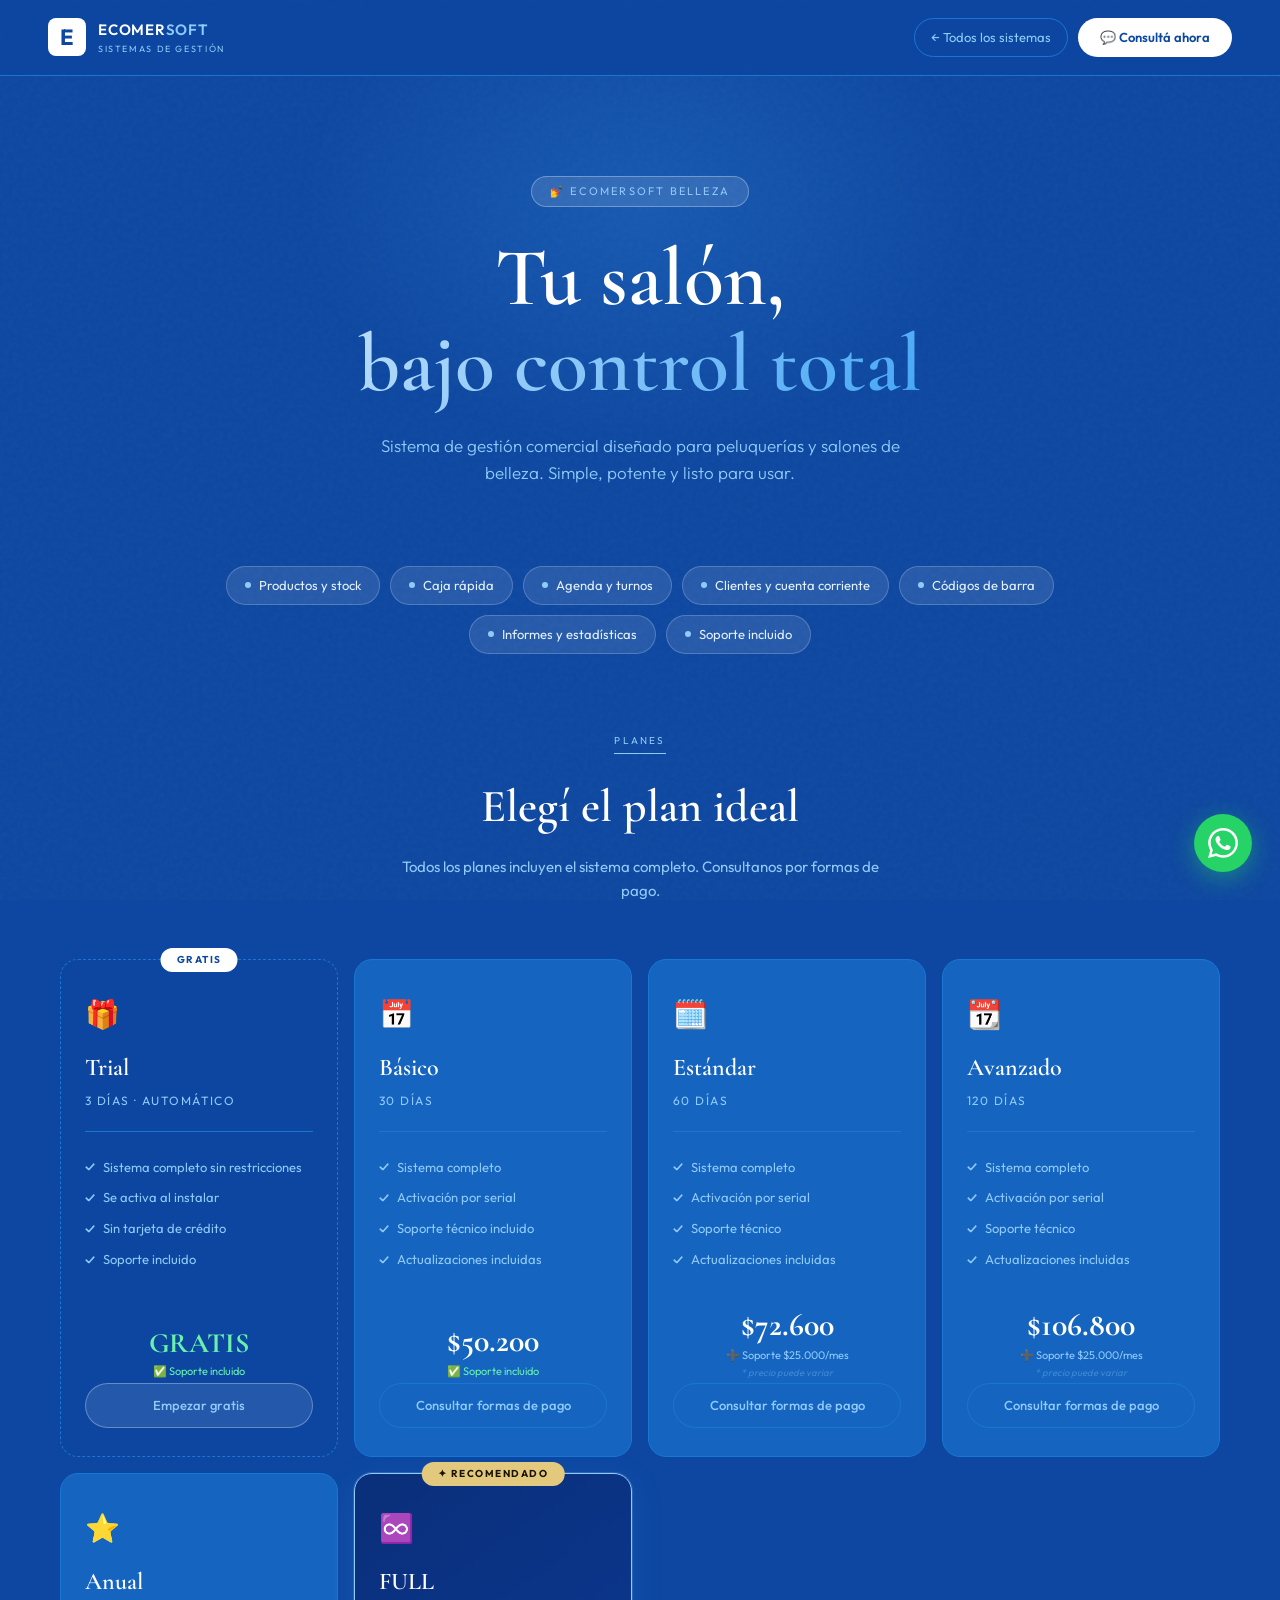
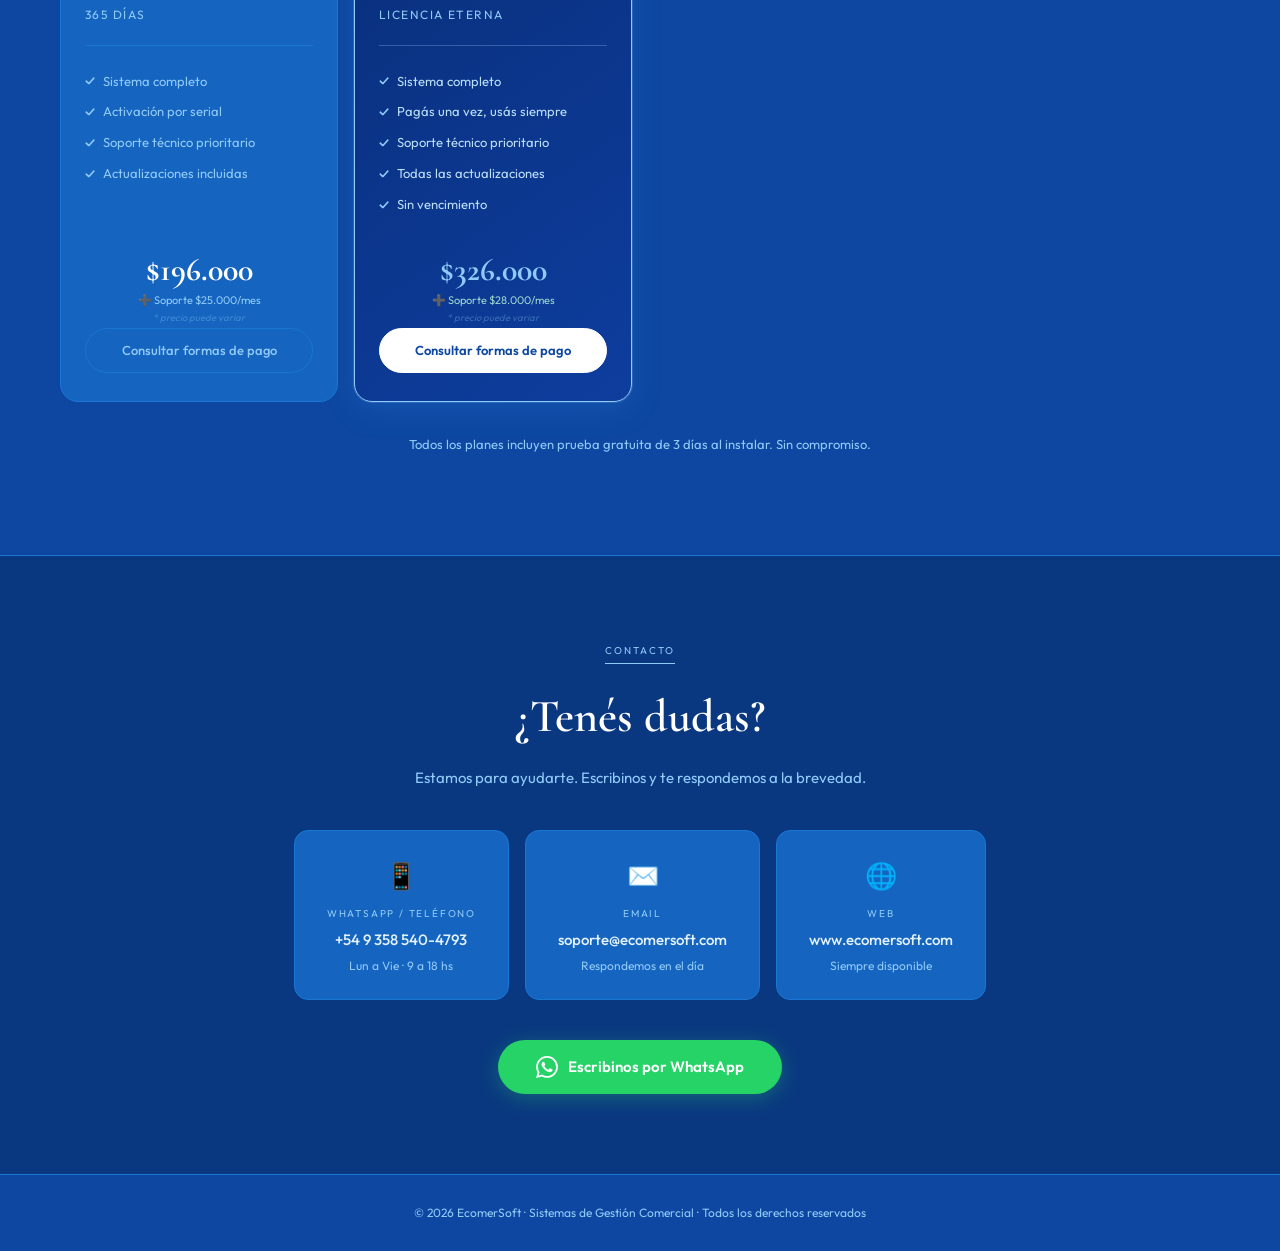
==== commit f0b480c1: "Refactor CSS styles and add WhatsApp button" ====
--- a/belleza.html
+++ b/belleza.html
@@ -8,41 +8,14 @@
   <link href="https://fonts.googleapis.com/css2?family=Cormorant+Garamond:wght@400;600;700&family=Outfit:wght@300;400;500;600&display=swap" rel="stylesheet" />
   <link rel="stylesheet" href="style.css" />
   <style>
-    .plan-price {
-      text-align: center;
-      margin: 10px 0 6px;
-    }
-    .plan-price .amount {
-      font-family: 'Cormorant Garamond', serif;
-      font-size: 32px;
-      font-weight: 700;
-      color: var(--white);
-      line-height: 1;
-      display: block;
-    }
-    .plan-card.trial .plan-price .amount {
-      color: #69F0AE;
-      font-size: 28px;
-    }
-    .plan-card.full .plan-price .amount {
-      color: var(--primary-lt);
-    }
-    .plan-support {
-      font-size: 11px;
-      color: var(--muted);
-      text-align: center;
-      margin-bottom: 4px;
-      line-height: 1.5;
-    }
-    .plan-support .inc { color: #69F0AE; }
-    .plan-support .note {
-      font-size: 9.5px;
-      color: rgba(144,202,249,.35);
-      font-style: italic;
-      display: block;
-      margin-top: 2px;
-    }
-    .plan-card.full .plan-support { color: #9dd5ce; }
+    .plan-price { text-align:center; margin:10px 0 6px; }
+    .plan-price .amount { font-family:'Cormorant Garamond',serif; font-size:32px; font-weight:700; color:var(--white); line-height:1; display:block; }
+    .plan-card.trial .plan-price .amount { color:#69F0AE; font-size:28px; }
+    .plan-card.full .plan-price .amount { color:var(--primary-lt); }
+    .plan-support { font-size:11px; color:var(--muted); text-align:center; margin-bottom:4px; line-height:1.5; }
+    .plan-support .inc { color:#69F0AE; }
+    .plan-support .note { font-size:9.5px; color:rgba(144,202,249,.35); font-style:italic; display:block; margin-top:2px; }
+    .plan-card.full .plan-support { color:#9dd5ce; }
   </style>
 </head>
 <body>
@@ -85,7 +58,6 @@
 
     <div class="plans-grid">
 
-      <!-- TRIAL -->
       <div class="plan-card trial">
         <div class="plan-badge free">Gratis</div>
         <div class="plan-icon">🎁</div>
@@ -103,7 +75,6 @@
         <a href="https://wa.me/5493585404793?text=Hola!%20Quiero%20probar%20EcomerSoft%20Belleza" target="_blank" class="plan-cta">Empezar gratis</a>
       </div>
 
-      <!-- BÁSICO -->
       <div class="plan-card">
         <div class="plan-icon">📅</div>
         <div class="plan-name">Básico</div>
@@ -120,7 +91,6 @@
         <a href="https://wa.me/5493585404793?text=Hola!%20Me%20interesa%20EcomerSoft%20Belleza%20plan%20B%C3%A1sico%2030%20d%C3%ADas" target="_blank" class="plan-cta">Consultar formas de pago</a>
       </div>
 
-      <!-- ESTÁNDAR -->
       <div class="plan-card">
         <div class="plan-icon">🗓️</div>
         <div class="plan-name">Estándar</div>
@@ -133,14 +103,10 @@
           <li>Actualizaciones incluidas</li>
         </ul>
         <div class="plan-price"><span class="amount">$72.600</span></div>
-        <div class="plan-support">
-          ➕ Soporte $25.000/mes
-          <span class="note">* precio puede variar</span>
-        </div>
+        <div class="plan-support">➕ Soporte $25.000/mes<span class="note">* precio puede variar</span></div>
         <a href="https://wa.me/5493585404793?text=Hola!%20Me%20interesa%20EcomerSoft%20Belleza%20plan%20Est%C3%A1ndar%2060%20d%C3%ADas" target="_blank" class="plan-cta">Consultar formas de pago</a>
       </div>
 
-      <!-- AVANZADO -->
       <div class="plan-card">
         <div class="plan-icon">📆</div>
         <div class="plan-name">Avanzado</div>
@@ -153,14 +119,10 @@
           <li>Actualizaciones incluidas</li>
         </ul>
         <div class="plan-price"><span class="amount">$106.800</span></div>
-        <div class="plan-support">
-          ➕ Soporte $25.000/mes
-          <span class="note">* precio puede variar</span>
-        </div>
+        <div class="plan-support">➕ Soporte $25.000/mes<span class="note">* precio puede variar</span></div>
         <a href="https://wa.me/5493585404793?text=Hola!%20Me%20interesa%20EcomerSoft%20Belleza%20plan%20Avanzado%20120%20d%C3%ADas" target="_blank" class="plan-cta">Consultar formas de pago</a>
       </div>
 
-      <!-- ANUAL -->
       <div class="plan-card">
         <div class="plan-icon">⭐</div>
         <div class="plan-name">Anual</div>
@@ -173,14 +135,10 @@
           <li>Actualizaciones incluidas</li>
         </ul>
         <div class="plan-price"><span class="amount">$196.000</span></div>
-        <div class="plan-support">
-          ➕ Soporte $25.000/mes
-          <span class="note">* precio puede variar</span>
-        </div>
+        <div class="plan-support">➕ Soporte $25.000/mes<span class="note">* precio puede variar</span></div>
         <a href="https://wa.me/5493585404793?text=Hola!%20Me%20interesa%20EcomerSoft%20Belleza%20plan%20Anual" target="_blank" class="plan-cta">Consultar formas de pago</a>
       </div>
 
-      <!-- FULL -->
       <div class="plan-card full">
         <div class="plan-badge">✦ Recomendado</div>
         <div class="plan-icon">♾️</div>
@@ -195,10 +153,7 @@
           <li>Sin vencimiento</li>
         </ul>
         <div class="plan-price"><span class="amount">$326.000</span></div>
-        <div class="plan-support">
-          ➕ Soporte $28.000/mes
-          <span class="note">* precio puede variar</span>
-        </div>
+        <div class="plan-support">➕ Soporte $28.000/mes<span class="note">* precio puede variar</span></div>
         <a href="https://wa.me/5493585404793?text=Hola!%20Me%20interesa%20la%20licencia%20FULL%20de%20EcomerSoft%20Belleza" target="_blank" class="plan-cta">Consultar formas de pago</a>
       </div>
 
@@ -240,5 +195,17 @@
     © 2026 <span>EcomerSoft</span> · Sistemas de Gestión Comercial · Todos los derechos reservados
   </footer>
 
+  <!-- WhatsApp flotante -->
+  <a href="https://wa.me/5493585404793?text=Hola!%20Quiero%20saber%20m%C3%A1s%20sobre%20EcomerSoft%20Belleza"
+     target="_blank"
+     style="position:fixed;bottom:28px;right:28px;width:58px;height:58px;background:#25D366;border-radius:50%;display:flex;align-items:center;justify-content:center;box-shadow:0 6px 24px rgba(37,211,102,.45);z-index:999;transition:transform .2s,box-shadow .2s;"
+     onmouseover="this.style.transform='scale(1.1)';this.style.boxShadow='0 8px 32px rgba(37,211,102,.6)'"
+     onmouseout="this.style.transform='scale(1)';this.style.boxShadow='0 6px 24px rgba(37,211,102,.45)'"
+     title="Escribinos por WhatsApp">
+    <svg width="30" height="30" viewBox="0 0 24 24" fill="white">
+      <path d="M17.472 14.382c-.297-.149-1.758-.867-2.03-.967-.273-.099-.471-.148-.67.15-.197.297-.767.966-.94 1.164-.173.199-.347.223-.644.075-.297-.15-1.255-.463-2.39-1.475-.883-.788-1.48-1.761-1.653-2.059-.173-.297-.018-.458.13-.606.134-.133.298-.347.446-.52.149-.174.198-.298.298-.497.099-.198.05-.371-.025-.52-.075-.149-.669-1.612-.916-2.207-.242-.579-.487-.5-.669-.51-.173-.008-.371-.01-.57-.01-.198 0-.52.074-.792.372-.272.297-1.04 1.016-1.04 2.479 0 1.462 1.065 2.875 1.213 3.074.149.198 2.096 3.2 5.077 4.487.709.306 1.262.489 1.694.625.712.227 1.36.195 1.871.118.571-.085 1.758-.719 2.006-1.413.248-.694.248-1.289.173-1.413-.074-.124-.272-.198-.57-.347m-5.421 7.403h-.004a9.87 9.87 0 01-5.031-1.378l-.361-.214-3.741.982.998-3.648-.235-.374a9.86 9.86 0 01-1.51-5.26c.001-5.45 4.436-9.884 9.888-9.884 2.64 0 5.122 1.03 6.988 2.898a9.825 9.825 0 012.893 6.994c-.003 5.45-4.437 9.884-9.885 9.884m8.413-18.297A11.815 11.815 0 0012.05 0C5.495 0 .16 5.335.157 11.892c0 2.096.547 4.142 1.588 5.945L.057 24l6.305-1.654a11.882 11.882 0 005.683 1.448h.005c6.554 0 11.89-5.335 11.893-11.893a11.821 11.821 0 00-3.48-8.413z"/>
+    </svg>
+  </a>
+
 </body>
 </html>
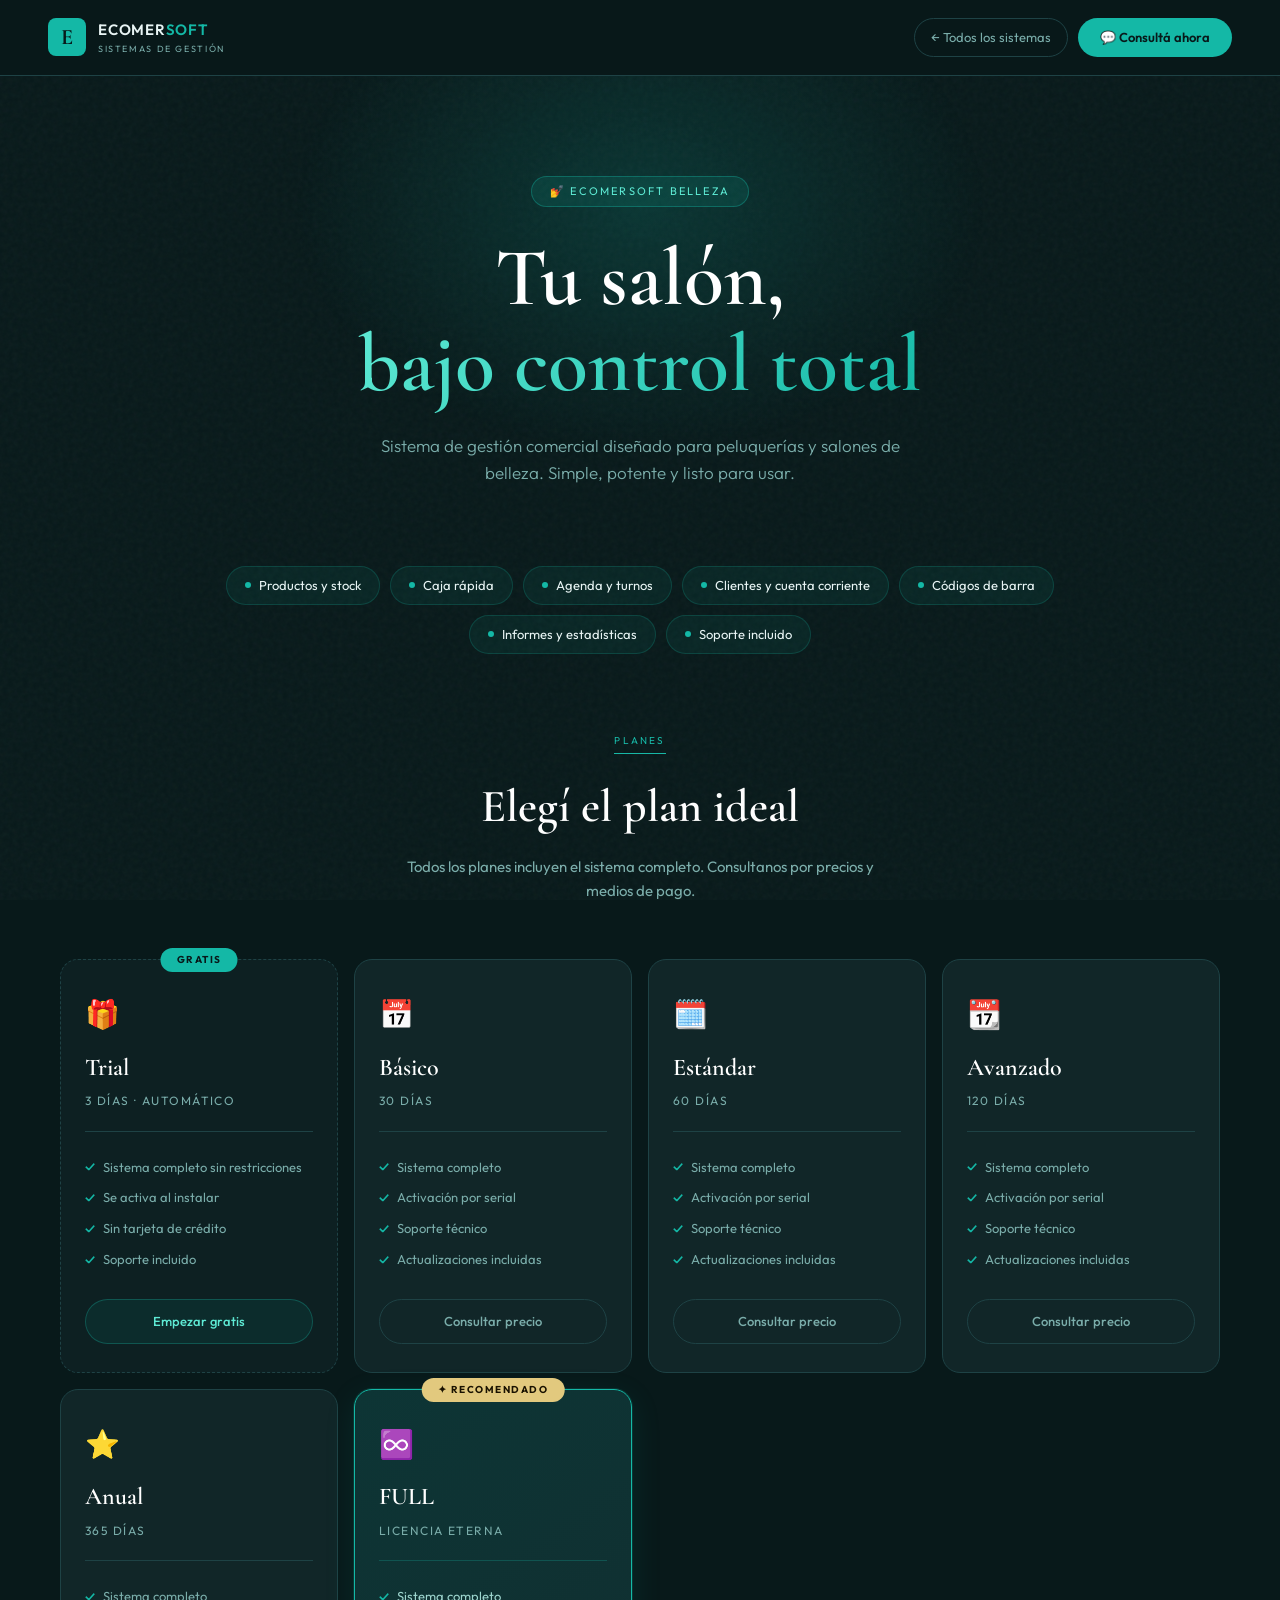
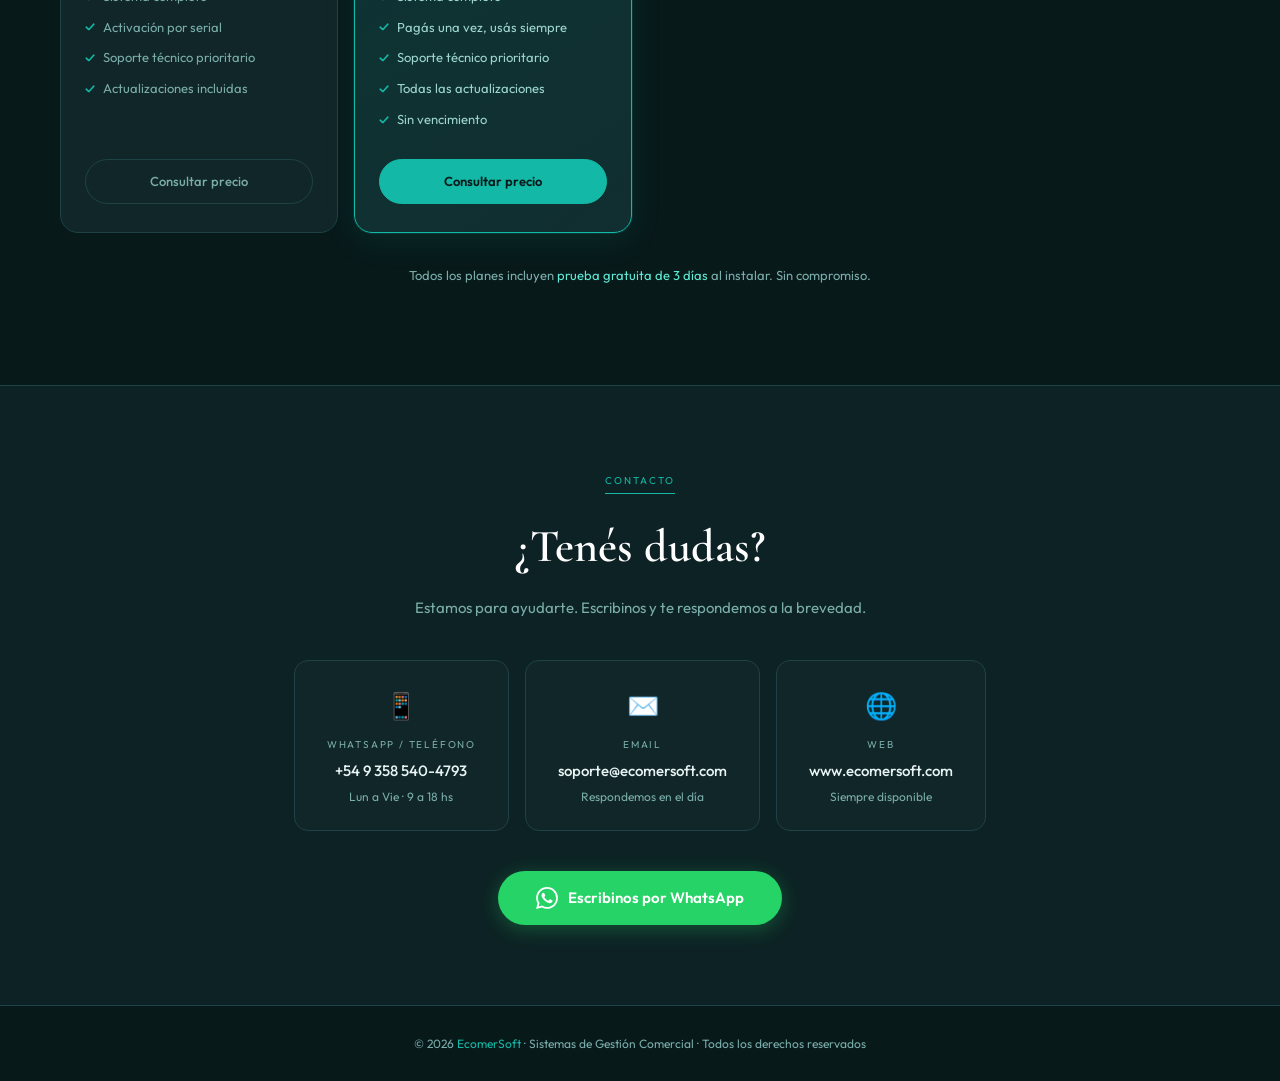
==== commit ae179624: "Add files via upload" ====
--- a/belleza.html
+++ b/belleza.html
@@ -1,4 +1,3 @@
-
 <!DOCTYPE html>
 <html lang="es">
 <head>
@@ -7,16 +6,6 @@
   <title>EcomerSoft Belleza · Sistema para Salones</title>
   <link href="https://fonts.googleapis.com/css2?family=Cormorant+Garamond:wght@400;600;700&family=Outfit:wght@300;400;500;600&display=swap" rel="stylesheet" />
   <link rel="stylesheet" href="style.css" />
-  <style>
-    .plan-price { text-align:center; margin:10px 0 6px; }
-    .plan-price .amount { font-family:'Cormorant Garamond',serif; font-size:32px; font-weight:700; color:var(--white); line-height:1; display:block; }
-    .plan-card.trial .plan-price .amount { color:#69F0AE; font-size:28px; }
-    .plan-card.full .plan-price .amount { color:var(--primary-lt); }
-    .plan-support { font-size:11px; color:var(--muted); text-align:center; margin-bottom:4px; line-height:1.5; }
-    .plan-support .inc { color:#69F0AE; }
-    .plan-support .note { font-size:9.5px; color:rgba(144,202,249,.35); font-style:italic; display:block; margin-top:2px; }
-    .plan-card.full .plan-support { color:#9dd5ce; }
-  </style>
 </head>
 <body>
 
@@ -54,7 +43,7 @@
   <section class="plans-section">
     <div class="section-label"><span>Planes</span></div>
     <h2 class="section-title">Elegí el plan ideal</h2>
-    <p class="section-sub">Todos los planes incluyen el sistema completo. Consultanos por formas de pago.</p>
+    <p class="section-sub">Todos los planes incluyen el sistema completo. Consultanos por precios y medios de pago.</p>
 
     <div class="plans-grid">
 
@@ -70,8 +59,6 @@
           <li>Sin tarjeta de crédito</li>
           <li>Soporte incluido</li>
         </ul>
-        <div class="plan-price"><span class="amount">GRATIS</span></div>
-        <div class="plan-support"><span class="inc">✅ Soporte incluido</span></div>
         <a href="https://wa.me/5493585404793?text=Hola!%20Quiero%20probar%20EcomerSoft%20Belleza" target="_blank" class="plan-cta">Empezar gratis</a>
       </div>
 
@@ -83,12 +70,10 @@
         <ul class="plan-features">
           <li>Sistema completo</li>
           <li>Activación por serial</li>
-          <li>Soporte técnico incluido</li>
+          <li>Soporte técnico</li>
           <li>Actualizaciones incluidas</li>
         </ul>
-        <div class="plan-price"><span class="amount">$50.200</span></div>
-        <div class="plan-support"><span class="inc">✅ Soporte incluido</span></div>
-        <a href="https://wa.me/5493585404793?text=Hola!%20Me%20interesa%20EcomerSoft%20Belleza%20plan%20B%C3%A1sico%2030%20d%C3%ADas" target="_blank" class="plan-cta">Consultar formas de pago</a>
+        <a href="https://wa.me/5493585404793?text=Hola!%20Me%20interesa%20EcomerSoft%20Belleza%20plan%2030%20d%C3%ADas" target="_blank" class="plan-cta">Consultar precio</a>
       </div>
 
       <div class="plan-card">
@@ -102,9 +87,7 @@
           <li>Soporte técnico</li>
           <li>Actualizaciones incluidas</li>
         </ul>
-        <div class="plan-price"><span class="amount">$72.600</span></div>
-        <div class="plan-support">➕ Soporte $25.000/mes<span class="note">* precio puede variar</span></div>
-        <a href="https://wa.me/5493585404793?text=Hola!%20Me%20interesa%20EcomerSoft%20Belleza%20plan%20Est%C3%A1ndar%2060%20d%C3%ADas" target="_blank" class="plan-cta">Consultar formas de pago</a>
+        <a href="https://wa.me/5493585404793?text=Hola!%20Me%20interesa%20EcomerSoft%20Belleza%20plan%2060%20d%C3%ADas" target="_blank" class="plan-cta">Consultar precio</a>
       </div>
 
       <div class="plan-card">
@@ -118,9 +101,7 @@
           <li>Soporte técnico</li>
           <li>Actualizaciones incluidas</li>
         </ul>
-        <div class="plan-price"><span class="amount">$106.800</span></div>
-        <div class="plan-support">➕ Soporte $25.000/mes<span class="note">* precio puede variar</span></div>
-        <a href="https://wa.me/5493585404793?text=Hola!%20Me%20interesa%20EcomerSoft%20Belleza%20plan%20Avanzado%20120%20d%C3%ADas" target="_blank" class="plan-cta">Consultar formas de pago</a>
+        <a href="https://wa.me/5493585404793?text=Hola!%20Me%20interesa%20EcomerSoft%20Belleza%20plan%20120%20d%C3%ADas" target="_blank" class="plan-cta">Consultar precio</a>
       </div>
 
       <div class="plan-card">
@@ -134,9 +115,7 @@
           <li>Soporte técnico prioritario</li>
           <li>Actualizaciones incluidas</li>
         </ul>
-        <div class="plan-price"><span class="amount">$196.000</span></div>
-        <div class="plan-support">➕ Soporte $25.000/mes<span class="note">* precio puede variar</span></div>
-        <a href="https://wa.me/5493585404793?text=Hola!%20Me%20interesa%20EcomerSoft%20Belleza%20plan%20Anual" target="_blank" class="plan-cta">Consultar formas de pago</a>
+        <a href="https://wa.me/5493585404793?text=Hola!%20Me%20interesa%20EcomerSoft%20Belleza%20plan%20Anual" target="_blank" class="plan-cta">Consultar precio</a>
       </div>
 
       <div class="plan-card full">
@@ -152,9 +131,7 @@
           <li>Todas las actualizaciones</li>
           <li>Sin vencimiento</li>
         </ul>
-        <div class="plan-price"><span class="amount">$326.000</span></div>
-        <div class="plan-support">➕ Soporte $28.000/mes<span class="note">* precio puede variar</span></div>
-        <a href="https://wa.me/5493585404793?text=Hola!%20Me%20interesa%20la%20licencia%20FULL%20de%20EcomerSoft%20Belleza" target="_blank" class="plan-cta">Consultar formas de pago</a>
+        <a href="https://wa.me/5493585404793?text=Hola!%20Me%20interesa%20la%20licencia%20FULL%20de%20EcomerSoft%20Belleza" target="_blank" class="plan-cta">Consultar precio</a>
       </div>
 
     </div>
@@ -195,17 +172,5 @@
     © 2026 <span>EcomerSoft</span> · Sistemas de Gestión Comercial · Todos los derechos reservados
   </footer>
 
-  <!-- WhatsApp flotante -->
-  <a href="https://wa.me/5493585404793?text=Hola!%20Quiero%20saber%20m%C3%A1s%20sobre%20EcomerSoft%20Belleza"
-     target="_blank"
-     style="position:fixed;bottom:28px;right:28px;width:58px;height:58px;background:#25D366;border-radius:50%;display:flex;align-items:center;justify-content:center;box-shadow:0 6px 24px rgba(37,211,102,.45);z-index:999;transition:transform .2s,box-shadow .2s;"
-     onmouseover="this.style.transform='scale(1.1)';this.style.boxShadow='0 8px 32px rgba(37,211,102,.6)'"
-     onmouseout="this.style.transform='scale(1)';this.style.boxShadow='0 6px 24px rgba(37,211,102,.45)'"
-     title="Escribinos por WhatsApp">
-    <svg width="30" height="30" viewBox="0 0 24 24" fill="white">
-      <path d="M17.472 14.382c-.297-.149-1.758-.867-2.03-.967-.273-.099-.471-.148-.67.15-.197.297-.767.966-.94 1.164-.173.199-.347.223-.644.075-.297-.15-1.255-.463-2.39-1.475-.883-.788-1.48-1.761-1.653-2.059-.173-.297-.018-.458.13-.606.134-.133.298-.347.446-.52.149-.174.198-.298.298-.497.099-.198.05-.371-.025-.52-.075-.149-.669-1.612-.916-2.207-.242-.579-.487-.5-.669-.51-.173-.008-.371-.01-.57-.01-.198 0-.52.074-.792.372-.272.297-1.04 1.016-1.04 2.479 0 1.462 1.065 2.875 1.213 3.074.149.198 2.096 3.2 5.077 4.487.709.306 1.262.489 1.694.625.712.227 1.36.195 1.871.118.571-.085 1.758-.719 2.006-1.413.248-.694.248-1.289.173-1.413-.074-.124-.272-.198-.57-.347m-5.421 7.403h-.004a9.87 9.87 0 01-5.031-1.378l-.361-.214-3.741.982.998-3.648-.235-.374a9.86 9.86 0 01-1.51-5.26c.001-5.45 4.436-9.884 9.888-9.884 2.64 0 5.122 1.03 6.988 2.898a9.825 9.825 0 012.893 6.994c-.003 5.45-4.437 9.884-9.885 9.884m8.413-18.297A11.815 11.815 0 0012.05 0C5.495 0 .16 5.335.157 11.892c0 2.096.547 4.142 1.588 5.945L.057 24l6.305-1.654a11.882 11.882 0 005.683 1.448h.005c6.554 0 11.89-5.335 11.893-11.893a11.821 11.821 0 00-3.48-8.413z"/>
-    </svg>
-  </a>
-
 </body>
 </html>
--- a/style.css
+++ b/style.css
@@ -1,14 +1,14 @@
 :root {
-  --bg:         #0D47A1;
-  --bg2:        #0a3880;
-  --card:       #1565C0;
-  --border:     #1976D2;
-  --primary:    #42A5F5;
-  --primary-lt: #90CAF9;
-  --primary-dk: #0D47A1;
+  --bg:         #08191a;
+  --bg2:        #0d2224;
+  --card:       #112628;
+  --border:     #1e4245;
+  --primary:    #14B8A6;
+  --primary-lt: #5EEAD4;
+  --primary-dk: #0d8a7a;
   --gold:       #e2c97e;
-  --text:       #E3F2FD;
-  --muted:      #90CAF9;
+  --text:       #e8f4f4;
+  --muted:      #7aadaa;
   --white:      #ffffff;
 }
 
@@ -37,7 +37,7 @@
   position: sticky; top: 0; z-index: 100;
   display: flex; align-items: center; justify-content: space-between;
   padding: 18px 48px;
-  background: rgba(13,71,161,.92);
+  background: rgba(8,25,26,.88);
   backdrop-filter: blur(14px);
   border-bottom: 1px solid var(--border);
 }
@@ -48,17 +48,17 @@
 }
 .logo-box {
   width: 38px; height: 38px;
-  background: var(--white); border-radius: 8px;
+  background: var(--primary); border-radius: 8px;
   display: flex; align-items: center; justify-content: center;
-  font-family: 'Outfit', sans-serif;
+  font-family: 'Cormorant Garamond', serif;
   font-weight: 700; font-size: 22px; color: var(--bg);
 }
 .logo-text .top {
   font-family: 'Outfit', sans-serif;
   font-weight: 600; font-size: 15px;
-  letter-spacing: .05em; color: var(--white);
-}
-.logo-text .top span { color: var(--primary-lt); }
+  letter-spacing: .05em; color: var(--text);
+}
+.logo-text .top span { color: var(--primary); }
 .logo-text .sub {
   font-size: 9px; letter-spacing: .18em;
   text-transform: uppercase; color: var(--muted);
@@ -73,17 +73,17 @@
   border: 1px solid var(--border); border-radius: 50px;
   transition: color .2s, border-color .2s;
 }
-.nav-back:hover { color: var(--white); border-color: var(--primary-lt); }
+.nav-back:hover { color: var(--primary-lt); border-color: var(--primary); }
 
 .cta-nav {
   display: flex; align-items: center; gap: 8px;
-  background: var(--white); color: var(--bg);
+  background: var(--primary); color: var(--bg);
   padding: 9px 22px; border-radius: 50px;
   font-weight: 600; font-size: 13px;
   text-decoration: none;
   transition: background .2s, transform .15s;
 }
-.cta-nav:hover { background: var(--primary-lt); color: var(--bg); transform: translateY(-1px); }
+.cta-nav:hover { background: var(--primary-lt); transform: translateY(-1px); }
 
 /* ── HERO ── */
 .hero {
@@ -93,13 +93,13 @@
 .hero-glow {
   position: absolute; top: -120px; left: 50%; transform: translateX(-50%);
   width: 700px; height: 500px;
-  background: radial-gradient(ellipse, rgba(66,165,245,.2) 0%, transparent 70%);
+  background: radial-gradient(ellipse, rgba(20,184,166,.18) 0%, transparent 70%);
   pointer-events: none;
 }
 .hero-badge {
   display: inline-block;
-  background: rgba(255,255,255,.12);
-  border: 1px solid rgba(255,255,255,.3);
+  background: rgba(20,184,166,.12);
+  border: 1px solid rgba(20,184,166,.35);
   color: var(--primary-lt);
   font-size: 11px; letter-spacing: .2em; text-transform: uppercase;
   padding: 6px 18px; border-radius: 50px;
@@ -115,7 +115,7 @@
 }
 .hero h1 em {
   font-style: normal;
-  background: linear-gradient(135deg, #BBDEFB, #42A5F5);
+  background: linear-gradient(135deg, var(--primary-lt), var(--primary));
   -webkit-background-clip: text;
   -webkit-text-fill-color: transparent;
   background-clip: text;
@@ -131,7 +131,7 @@
 .section-label span {
   display: inline-block; font-size: 10px;
   letter-spacing: .22em; text-transform: uppercase;
-  color: var(--primary-lt); border-bottom: 1px solid var(--primary-lt); padding-bottom: 4px;
+  color: var(--primary); border-bottom: 1px solid var(--primary); padding-bottom: 4px;
 }
 .section-title {
   text-align: center;
@@ -155,14 +155,14 @@
 }
 .feat-pill {
   display: flex; align-items: center; gap: 8px;
-  background: rgba(255,255,255,.1);
-  border: 1px solid rgba(255,255,255,.2);
+  background: rgba(20,184,166,.08);
+  border: 1px solid rgba(20,184,166,.2);
   color: var(--text); padding: 8px 18px;
   border-radius: 50px; font-size: 13px;
 }
 .feat-pill .dot {
   width: 6px; height: 6px;
-  border-radius: 50%; background: var(--primary-lt); flex-shrink: 0;
+  border-radius: 50%; background: var(--primary); flex-shrink: 0;
 }
 
 /* ── PLANS ── */
@@ -182,19 +182,19 @@
 }
 .plan-card:hover {
   transform: translateY(-5px);
-  border-color: var(--primary-lt);
-  box-shadow: 0 12px 40px rgba(66,165,245,.2);
-}
-.plan-card.trial { border-style: dashed; border-color: #1976D2; background: rgba(13,71,161,.6); }
-.plan-card.trial:hover { border-color: var(--primary-lt); border-style: solid; }
+  border-color: var(--primary);
+  box-shadow: 0 12px 40px rgba(20,184,166,.12);
+}
+.plan-card.trial { border-style: dashed; border-color: #1e4245; background: rgba(17,38,40,.6); }
+.plan-card.trial:hover { border-color: var(--primary); border-style: solid; }
 .plan-card.full {
-  background: linear-gradient(145deg, #0a2f7a, #0d3d9e);
-  border: 1px solid var(--primary-lt);
-  box-shadow: 0 0 0 1px rgba(144,202,249,.2), 0 8px 32px rgba(66,165,245,.15);
+  background: linear-gradient(145deg, #0d3535, #112e30);
+  border: 1px solid var(--primary);
+  box-shadow: 0 0 0 1px rgba(20,184,166,.15), 0 8px 32px rgba(20,184,166,.1);
 }
 .plan-card.full:hover {
   transform: translateY(-6px);
-  box-shadow: 0 0 0 1px rgba(187,222,251,.4), 0 16px 48px rgba(66,165,245,.25);
+  box-shadow: 0 0 0 1px rgba(94,234,212,.4), 0 16px 48px rgba(20,184,166,.2);
 }
 .plan-badge {
   position: absolute; top: -12px; left: 50%; transform: translateX(-50%);
@@ -202,7 +202,7 @@
   font-size: 10px; font-weight: 700; letter-spacing: .15em; text-transform: uppercase;
   padding: 4px 16px; border-radius: 50px; white-space: nowrap;
 }
-.plan-badge.free { background: var(--white); color: var(--bg); }
+.plan-badge.free { background: var(--primary); color: var(--bg); }
 .plan-icon { font-size: 28px; margin-bottom: 12px; }
 .plan-name {
   font-family: 'Cormorant Garamond', serif;
@@ -213,14 +213,14 @@
   text-transform: uppercase; color: var(--muted); margin-bottom: 20px;
 }
 .plan-divider { height: 1px; background: var(--border); margin-bottom: 20px; }
-.plan-card.full .plan-divider { background: rgba(144,202,249,.3); }
+.plan-card.full .plan-divider { background: rgba(20,184,166,.25); }
 .plan-features { list-style: none; flex: 1; margin-bottom: 24px; }
 .plan-features li {
   font-size: 13px; color: var(--muted);
   padding: 5px 0; display: flex; align-items: center; gap: 8px;
 }
-.plan-features li::before { content: '✓'; color: var(--primary-lt); font-weight: 700; font-size: 12px; flex-shrink: 0; }
-.plan-card.full .plan-features li { color: #BBDEFB; }
+.plan-features li::before { content: '✓'; color: var(--primary); font-weight: 700; font-size: 12px; flex-shrink: 0; }
+.plan-card.full .plan-features li { color: #9dd5ce; }
 .plan-cta {
   display: block; text-align: center;
   background: transparent; border: 1px solid var(--border);
@@ -228,11 +228,11 @@
   font-size: 13px; font-weight: 500; text-decoration: none;
   transition: all .2s;
 }
-.plan-cta:hover { background: rgba(255,255,255,.1); border-color: var(--primary-lt); color: var(--white); }
-.plan-card.full .plan-cta { background: var(--white); border-color: var(--white); color: var(--bg); font-weight: 600; }
-.plan-card.full .plan-cta:hover { background: var(--primary-lt); border-color: var(--primary-lt); color: var(--bg); }
-.plan-card.trial .plan-cta { background: rgba(255,255,255,.1); border-color: rgba(255,255,255,.3); color: var(--primary-lt); }
-.plan-card.trial .plan-cta:hover { background: rgba(255,255,255,.18); border-color: var(--white); }
+.plan-cta:hover { background: rgba(20,184,166,.1); border-color: var(--primary); color: var(--primary-lt); }
+.plan-card.full .plan-cta { background: var(--primary); border-color: var(--primary); color: var(--bg); font-weight: 600; }
+.plan-card.full .plan-cta:hover { background: var(--primary-lt); border-color: var(--primary-lt); }
+.plan-card.trial .plan-cta { background: rgba(20,184,166,.08); border-color: rgba(20,184,166,.3); color: var(--primary-lt); }
+.plan-card.trial .plan-cta:hover { background: rgba(20,184,166,.18); border-color: var(--primary); }
 .plans-note { text-align: center; margin-top: 32px; font-size: 13px; color: var(--muted); }
 .plans-note span { color: var(--primary-lt); }
 .plan-card:nth-child(1) { animation-delay: .05s; }
@@ -257,7 +257,7 @@
   border-radius: 14px; padding: 24px 32px; min-width: 200px;
   transition: border-color .2s;
 }
-.contact-card:hover { border-color: var(--primary-lt); }
+.contact-card:hover { border-color: var(--primary); }
 .contact-card .icon { font-size: 26px; margin-bottom: 10px; }
 .contact-card .label { font-size: 10px; letter-spacing: .18em; text-transform: uppercase; color: var(--muted); margin-bottom: 6px; }
 .contact-card .value { font-size: 15px; font-weight: 500; color: var(--text); }
@@ -280,7 +280,7 @@
   border-top: 1px solid var(--border);
   font-size: 12px; color: var(--muted);
 }
-footer span { color: var(--primary-lt); }
+footer span { color: var(--primary); }
 
 /* ── SYSTEM CARDS (index) ── */
 .systems-section { padding: 0 24px 100px; }
@@ -299,8 +299,8 @@
 }
 .sys-card:hover {
   transform: translateY(-6px);
-  border-color: var(--primary-lt);
-  box-shadow: 0 16px 48px rgba(66,165,245,.2);
+  border-color: var(--primary);
+  box-shadow: 0 16px 48px rgba(20,184,166,.13);
 }
 .sys-card.coming {
   opacity: .55; cursor: default;
@@ -310,7 +310,7 @@
 .sys-icon { font-size: 40px; margin-bottom: 18px; }
 .sys-tag {
   font-size: 10px; letter-spacing: .2em; text-transform: uppercase;
-  color: var(--primary-lt); margin-bottom: 8px;
+  color: var(--primary); margin-bottom: 8px;
 }
 .sys-name {
   font-family: 'Cormorant Garamond', serif;
@@ -322,7 +322,7 @@
   font-size: 13px; color: var(--muted);
   padding: 4px 0; display: flex; align-items: center; gap: 8px;
 }
-.sys-features li::before { content: '→'; color: var(--primary-lt); font-size: 12px; }
+.sys-features li::before { content: '→'; color: var(--primary); font-size: 12px; }
 .sys-link {
   display: flex; align-items: center; justify-content: space-between;
   color: var(--primary-lt); font-size: 13px; font-weight: 500;
@@ -349,3 +349,105 @@
 @media (max-width: 440px) {
   .plans-grid { grid-template-columns: 1fr; }
 }
+
+/* ── Formulario de contacto ──────────────────────────────────────────────── */
+.contact-form-wrap {
+  max-width: 680px;
+  margin: 48px auto 40px;
+  background: var(--card);
+  border: 1px solid var(--border);
+  border-radius: 20px;
+  padding: 36px 40px;
+  text-align: left;
+}
+.form-title {
+  font-size: 1.25rem;
+  font-weight: 700;
+  color: var(--white);
+  margin-bottom: 6px;
+}
+.form-sub {
+  font-size: 0.9rem;
+  color: var(--muted);
+  margin-bottom: 28px;
+}
+.form-row {
+  display: grid;
+  grid-template-columns: 1fr 1fr;
+  gap: 16px;
+}
+@media (max-width: 560px) {
+  .form-row { grid-template-columns: 1fr; }
+  .contact-form-wrap { padding: 24px 20px; }
+}
+.form-group {
+  display: flex;
+  flex-direction: column;
+  gap: 6px;
+  margin-bottom: 16px;
+}
+.form-group label {
+  font-size: 0.85rem;
+  font-weight: 600;
+  color: var(--primary-lt);
+  letter-spacing: 0.02em;
+}
+.form-group input,
+.form-group select,
+.form-group textarea {
+  background: var(--bg2);
+  border: 1px solid var(--border);
+  border-radius: 10px;
+  padding: 12px 14px;
+  color: var(--text);
+  font-size: 0.95rem;
+  font-family: inherit;
+  transition: border-color 0.2s;
+  outline: none;
+  width: 100%;
+}
+.form-group input::placeholder,
+.form-group textarea::placeholder {
+  color: var(--muted);
+}
+.form-group input:focus,
+.form-group select:focus,
+.form-group textarea:focus {
+  border-color: var(--primary);
+  box-shadow: 0 0 0 3px rgba(20,184,166,0.12);
+}
+.form-group select option {
+  background: var(--bg2);
+  color: var(--text);
+}
+.form-group textarea {
+  resize: vertical;
+  min-height: 100px;
+}
+.form-btn {
+  display: inline-flex;
+  align-items: center;
+  gap: 8px;
+  background: var(--primary);
+  color: #000;
+  font-weight: 700;
+  font-size: 1rem;
+  padding: 13px 28px;
+  border: none;
+  border-radius: 10px;
+  cursor: pointer;
+  transition: background 0.2s, transform 0.1s;
+  width: 100%;
+  justify-content: center;
+  margin-top: 4px;
+}
+.form-btn:hover {
+  background: var(--primary-lt);
+  transform: translateY(-1px);
+}
+.form-note {
+  font-size: 0.78rem;
+  color: var(--muted);
+  margin-top: 10px;
+  text-align: center;
+}
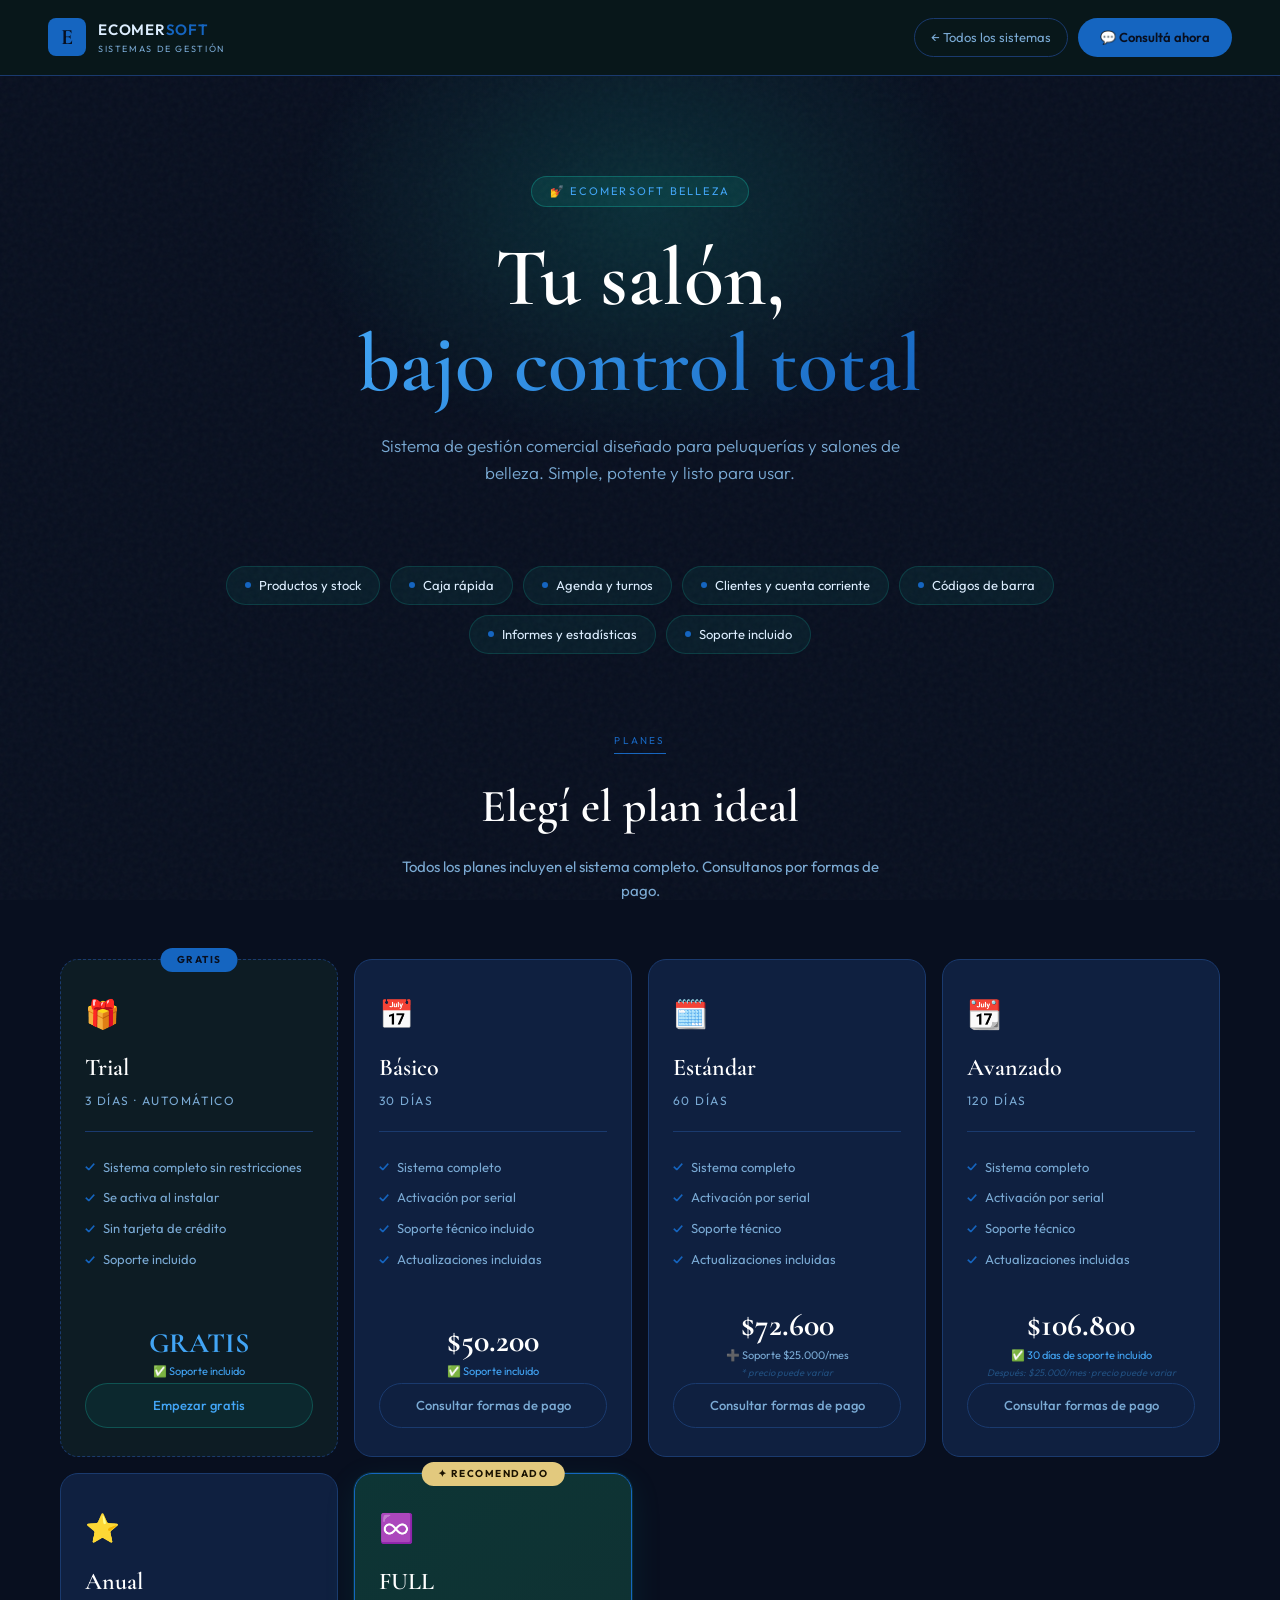
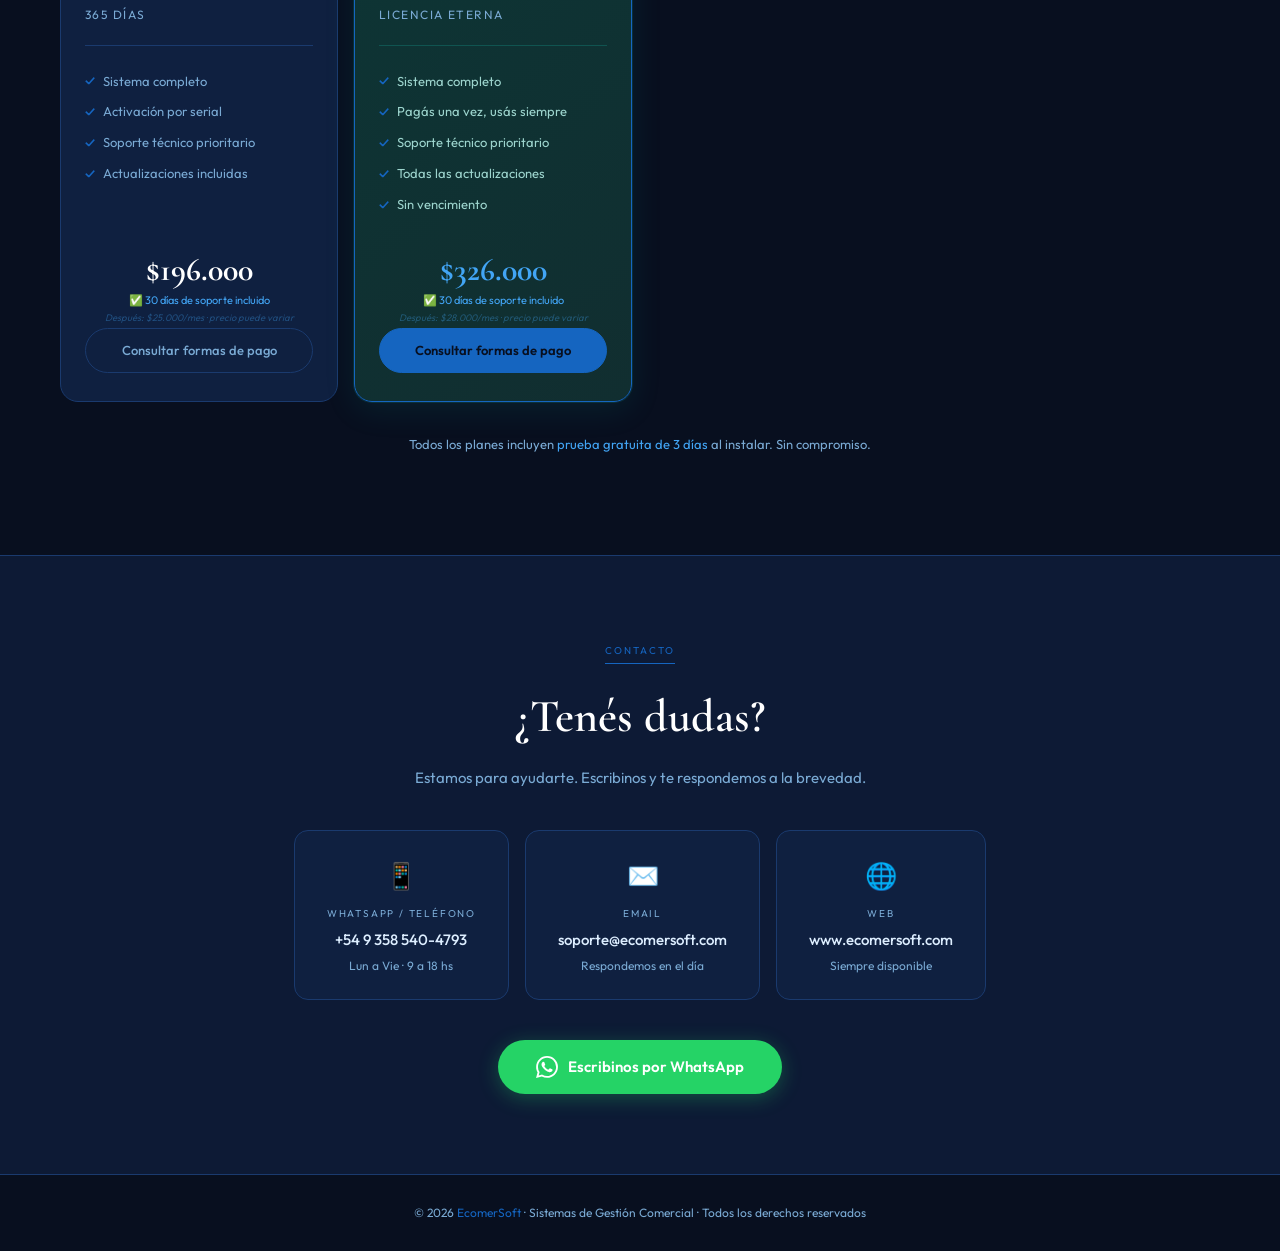
==== commit 74ae0907: "Add files via upload" ====
--- a/belleza.html
+++ b/belleza.html
@@ -6,6 +6,43 @@
   <title>EcomerSoft Belleza · Sistema para Salones</title>
   <link href="https://fonts.googleapis.com/css2?family=Cormorant+Garamond:wght@400;600;700&family=Outfit:wght@300;400;500;600&display=swap" rel="stylesheet" />
   <link rel="stylesheet" href="style.css" />
+  <style>
+    .plan-price {
+      text-align: center;
+      margin: 10px 0 6px;
+    }
+    .plan-price .amount {
+      font-family: 'Cormorant Garamond', serif;
+      font-size: 32px;
+      font-weight: 700;
+      color: var(--white);
+      line-height: 1;
+      display: block;
+    }
+    .plan-card.trial .plan-price .amount {
+      color: #42A5F5;
+      font-size: 28px;
+    }
+    .plan-card.full .plan-price .amount {
+      color: var(--primary-lt);
+    }
+    .plan-support {
+      font-size: 11px;
+      color: var(--muted);
+      text-align: center;
+      margin-bottom: 4px;
+      line-height: 1.5;
+    }
+    .plan-support .inc { color: #42A5F5; }
+    .plan-support .note {
+      font-size: 9.5px;
+      color: rgba(66,165,245,.35);
+      font-style: italic;
+      display: block;
+      margin-top: 2px;
+    }
+    .plan-card.full .plan-support { color: #90CAF9; }
+  </style>
 </head>
 <body>
 
@@ -43,10 +80,11 @@
   <section class="plans-section">
     <div class="section-label"><span>Planes</span></div>
     <h2 class="section-title">Elegí el plan ideal</h2>
-    <p class="section-sub">Todos los planes incluyen el sistema completo. Consultanos por precios y medios de pago.</p>
+    <p class="section-sub">Todos los planes incluyen el sistema completo. Consultanos por formas de pago.</p>
 
     <div class="plans-grid">
 
+      <!-- TRIAL -->
       <div class="plan-card trial">
         <div class="plan-badge free">Gratis</div>
         <div class="plan-icon">🎁</div>
@@ -59,9 +97,12 @@
           <li>Sin tarjeta de crédito</li>
           <li>Soporte incluido</li>
         </ul>
+        <div class="plan-price"><span class="amount">GRATIS</span></div>
+        <div class="plan-support"><span class="inc">✅ Soporte incluido</span></div>
         <a href="https://wa.me/5493585404793?text=Hola!%20Quiero%20probar%20EcomerSoft%20Belleza" target="_blank" class="plan-cta">Empezar gratis</a>
       </div>
 
+      <!-- BÁSICO -->
       <div class="plan-card">
         <div class="plan-icon">📅</div>
         <div class="plan-name">Básico</div>
@@ -70,12 +111,15 @@
         <ul class="plan-features">
           <li>Sistema completo</li>
           <li>Activación por serial</li>
-          <li>Soporte técnico</li>
-          <li>Actualizaciones incluidas</li>
-        </ul>
-        <a href="https://wa.me/5493585404793?text=Hola!%20Me%20interesa%20EcomerSoft%20Belleza%20plan%2030%20d%C3%ADas" target="_blank" class="plan-cta">Consultar precio</a>
-      </div>
-
+          <li>Soporte técnico incluido</li>
+          <li>Actualizaciones incluidas</li>
+        </ul>
+        <div class="plan-price"><span class="amount">$50.200</span></div>
+        <div class="plan-support"><span class="inc">✅ Soporte incluido</span></div>
+        <a href="https://wa.me/5493585404793?text=Hola!%20Me%20interesa%20EcomerSoft%20Belleza%20plan%20B%C3%A1sico%2030%20d%C3%ADas" target="_blank" class="plan-cta">Consultar formas de pago</a>
+      </div>
+
+      <!-- ESTÁNDAR -->
       <div class="plan-card">
         <div class="plan-icon">🗓️</div>
         <div class="plan-name">Estándar</div>
@@ -87,9 +131,15 @@
           <li>Soporte técnico</li>
           <li>Actualizaciones incluidas</li>
         </ul>
-        <a href="https://wa.me/5493585404793?text=Hola!%20Me%20interesa%20EcomerSoft%20Belleza%20plan%2060%20d%C3%ADas" target="_blank" class="plan-cta">Consultar precio</a>
-      </div>
-
+        <div class="plan-price"><span class="amount">$72.600</span></div>
+        <div class="plan-support">
+          ➕ Soporte $25.000/mes
+          <span class="note">* precio puede variar</span>
+        </div>
+        <a href="https://wa.me/5493585404793?text=Hola!%20Me%20interesa%20EcomerSoft%20Belleza%20plan%20Est%C3%A1ndar%2060%20d%C3%ADas" target="_blank" class="plan-cta">Consultar formas de pago</a>
+      </div>
+
+      <!-- AVANZADO -->
       <div class="plan-card">
         <div class="plan-icon">📆</div>
         <div class="plan-name">Avanzado</div>
@@ -101,9 +151,15 @@
           <li>Soporte técnico</li>
           <li>Actualizaciones incluidas</li>
         </ul>
-        <a href="https://wa.me/5493585404793?text=Hola!%20Me%20interesa%20EcomerSoft%20Belleza%20plan%20120%20d%C3%ADas" target="_blank" class="plan-cta">Consultar precio</a>
-      </div>
-
+        <div class="plan-price"><span class="amount">$106.800</span></div>
+        <div class="plan-support">
+          <span class="inc">✅ 30 días de soporte incluido</span>
+          <span class="note">Después: $25.000/mes · precio puede variar</span>
+        </div>
+        <a href="https://wa.me/5493585404793?text=Hola!%20Me%20interesa%20EcomerSoft%20Belleza%20plan%20Avanzado%20120%20d%C3%ADas" target="_blank" class="plan-cta">Consultar formas de pago</a>
+      </div>
+
+      <!-- ANUAL -->
       <div class="plan-card">
         <div class="plan-icon">⭐</div>
         <div class="plan-name">Anual</div>
@@ -115,9 +171,15 @@
           <li>Soporte técnico prioritario</li>
           <li>Actualizaciones incluidas</li>
         </ul>
-        <a href="https://wa.me/5493585404793?text=Hola!%20Me%20interesa%20EcomerSoft%20Belleza%20plan%20Anual" target="_blank" class="plan-cta">Consultar precio</a>
-      </div>
-
+        <div class="plan-price"><span class="amount">$196.000</span></div>
+        <div class="plan-support">
+          <span class="inc">✅ 30 días de soporte incluido</span>
+          <span class="note">Después: $25.000/mes · precio puede variar</span>
+        </div>
+        <a href="https://wa.me/5493585404793?text=Hola!%20Me%20interesa%20EcomerSoft%20Belleza%20plan%20Anual" target="_blank" class="plan-cta">Consultar formas de pago</a>
+      </div>
+
+      <!-- FULL -->
       <div class="plan-card full">
         <div class="plan-badge">✦ Recomendado</div>
         <div class="plan-icon">♾️</div>
@@ -131,7 +193,12 @@
           <li>Todas las actualizaciones</li>
           <li>Sin vencimiento</li>
         </ul>
-        <a href="https://wa.me/5493585404793?text=Hola!%20Me%20interesa%20la%20licencia%20FULL%20de%20EcomerSoft%20Belleza" target="_blank" class="plan-cta">Consultar precio</a>
+        <div class="plan-price"><span class="amount">$326.000</span></div>
+        <div class="plan-support">
+          <span class="inc">✅ 30 días de soporte incluido</span>
+          <span class="note">Después: $28.000/mes · precio puede variar</span>
+        </div>
+        <a href="https://wa.me/5493585404793?text=Hola!%20Me%20interesa%20la%20licencia%20FULL%20de%20EcomerSoft%20Belleza" target="_blank" class="plan-cta">Consultar formas de pago</a>
       </div>
 
     </div>
--- a/style.css
+++ b/style.css
@@ -1,14 +1,14 @@
 :root {
-  --bg:         #08191a;
-  --bg2:        #0d2224;
-  --card:       #112628;
-  --border:     #1e4245;
-  --primary:    #14B8A6;
-  --primary-lt: #5EEAD4;
-  --primary-dk: #0d8a7a;
+  --bg:         #080f1f;
+  --bg2:        #0d1a35;
+  --card:       #0f2040;
+  --border:     #1a3a6e;
+  --primary:    #1565C0;
+  --primary-lt: #42A5F5;
+  --primary-dk: #0D47A1;
   --gold:       #e2c97e;
-  --text:       #e8f4f4;
-  --muted:      #7aadaa;
+  --text:       #ddeeff;
+  --muted:      #7aaad4;
   --white:      #ffffff;
 }
 
@@ -185,7 +185,7 @@
   border-color: var(--primary);
   box-shadow: 0 12px 40px rgba(20,184,166,.12);
 }
-.plan-card.trial { border-style: dashed; border-color: #1e4245; background: rgba(17,38,40,.6); }
+.plan-card.trial { border-style: dashed; border-color: #1a3a6e; background: rgba(17,38,40,.6); }
 .plan-card.trial:hover { border-color: var(--primary); border-style: solid; }
 .plan-card.full {
   background: linear-gradient(145deg, #0d3535, #112e30);
